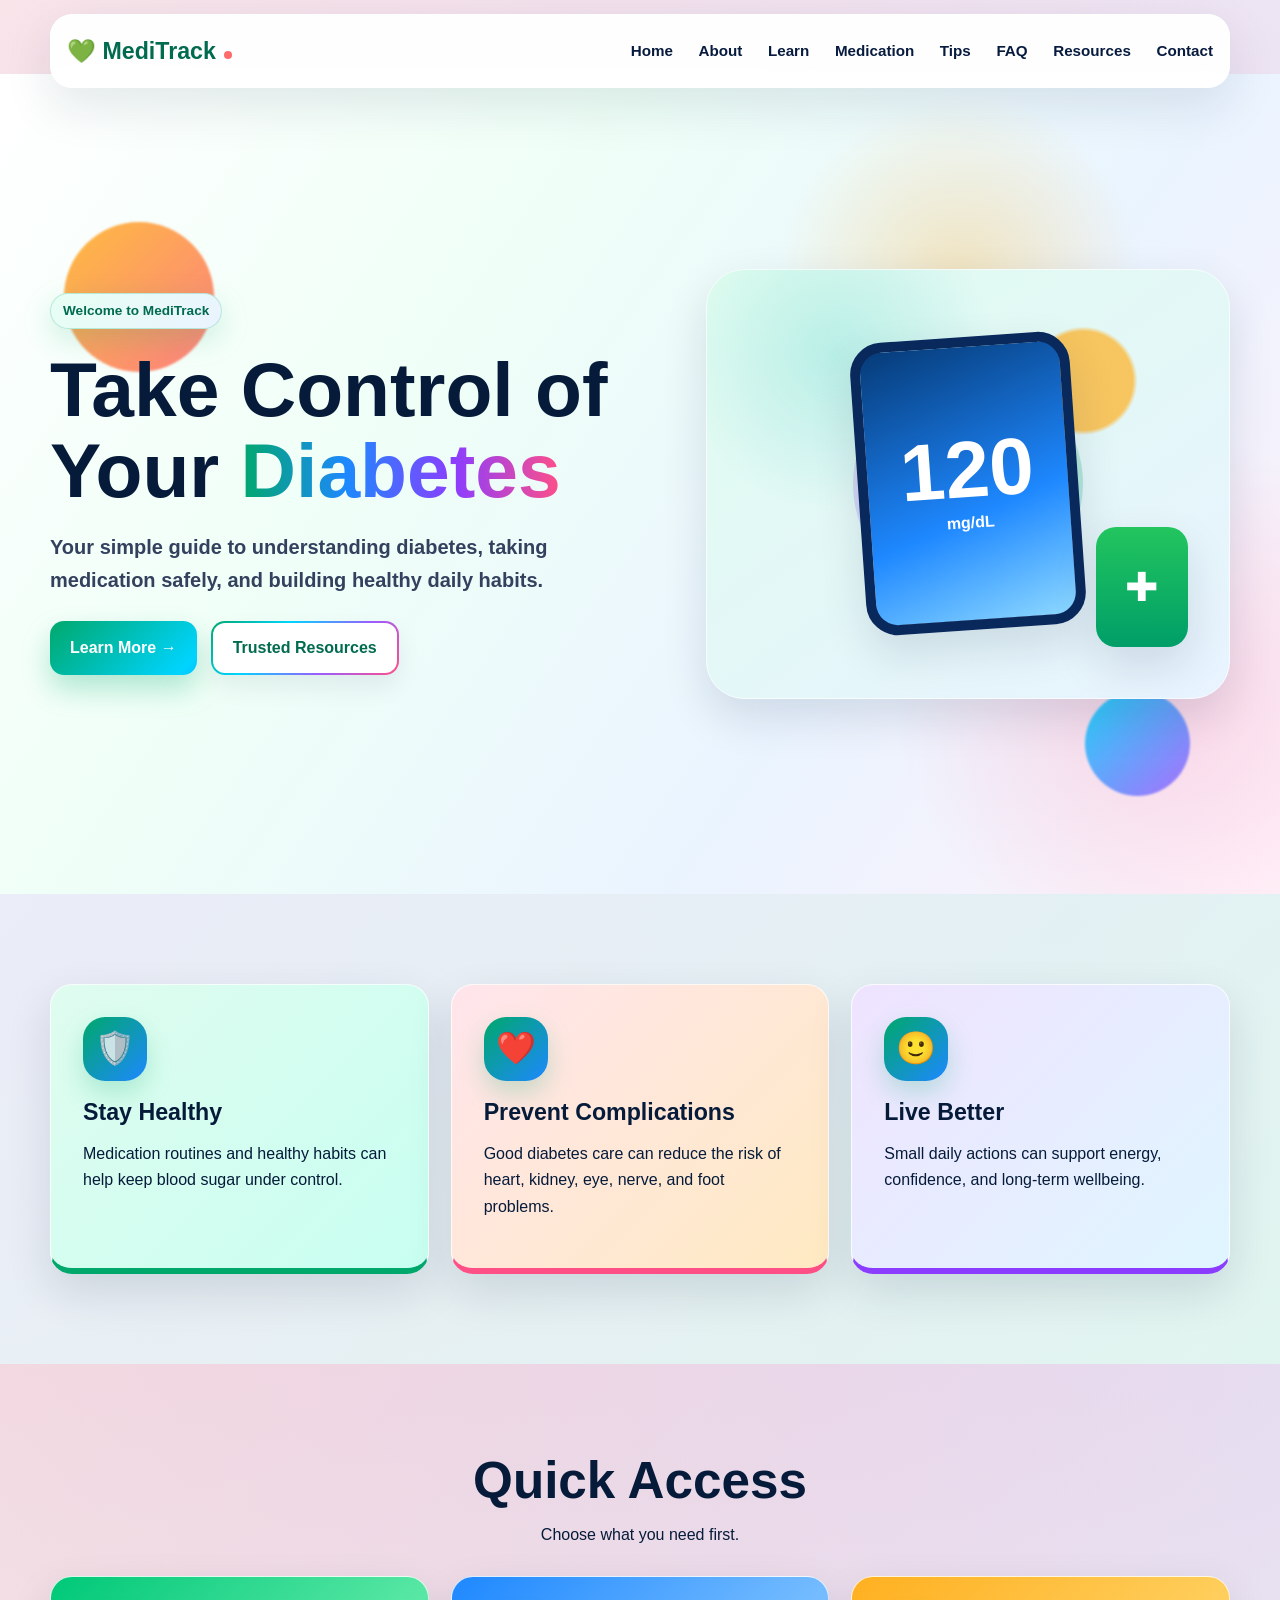
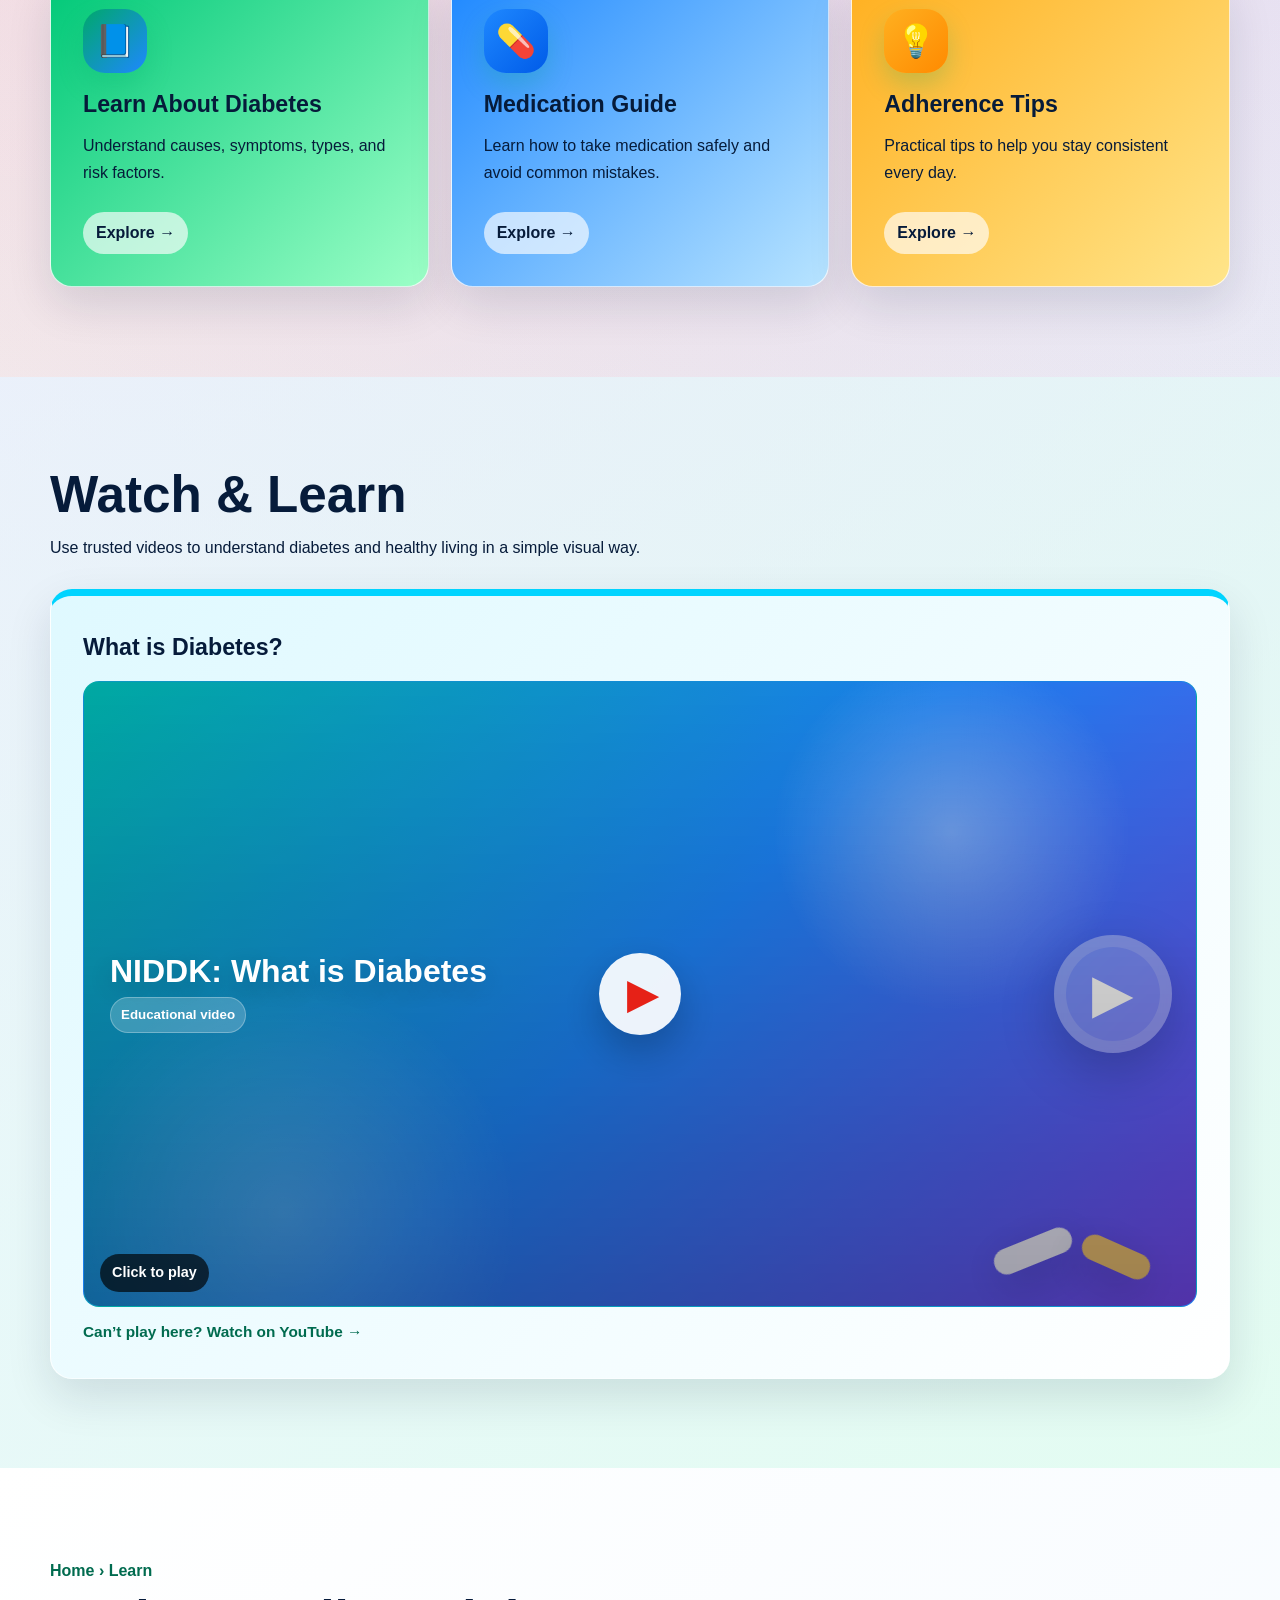
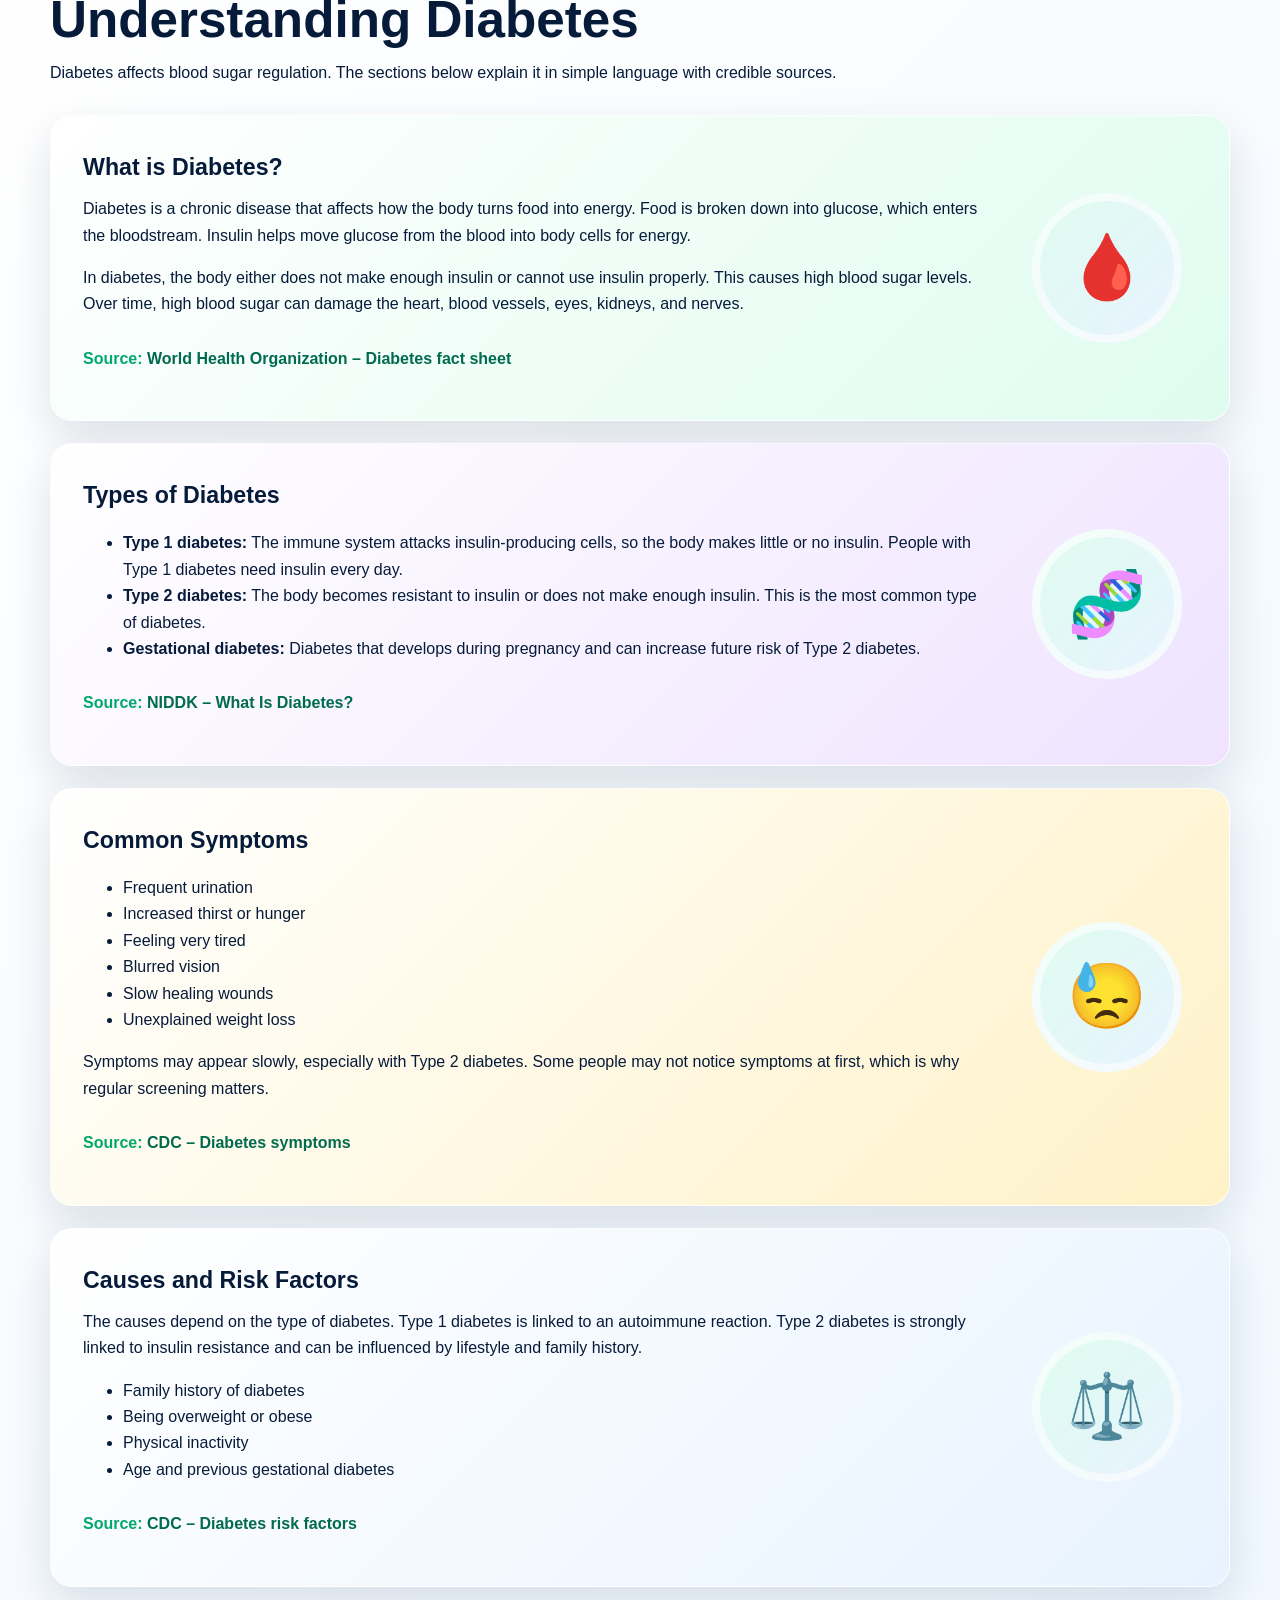
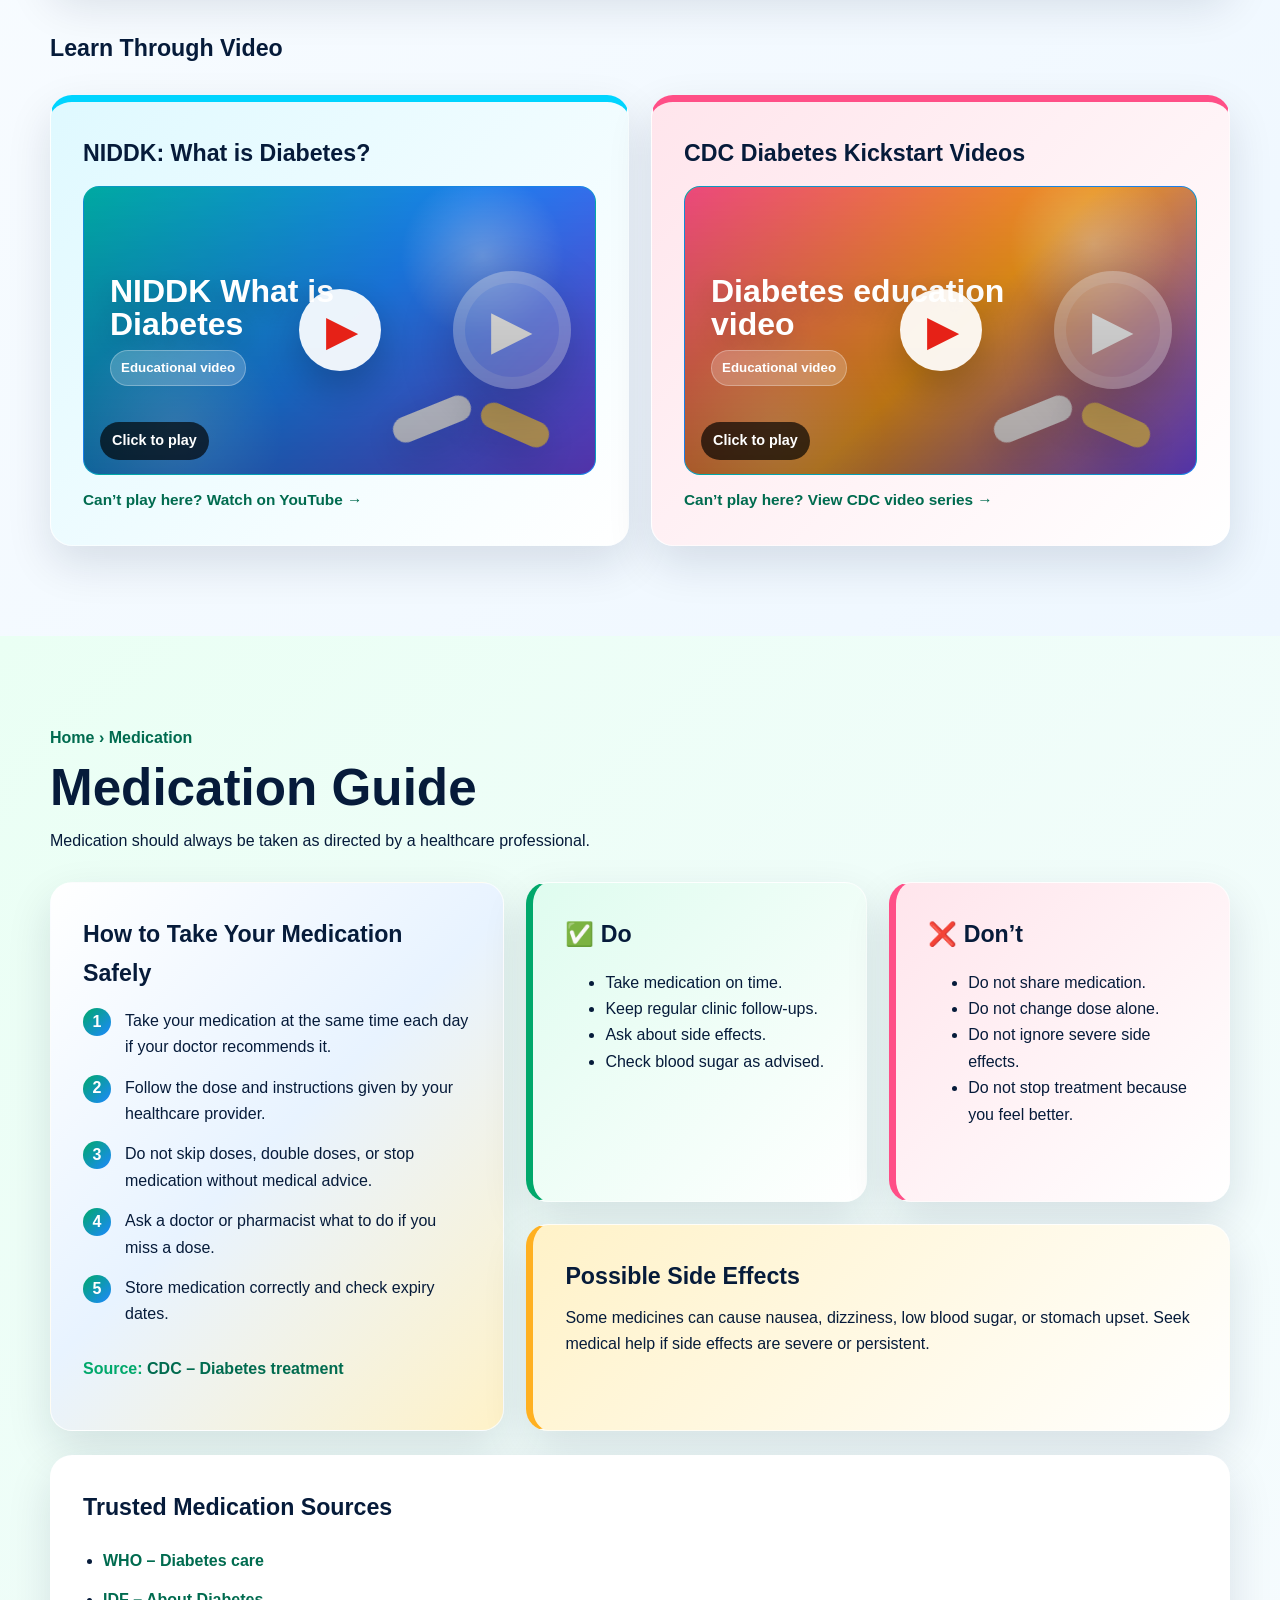
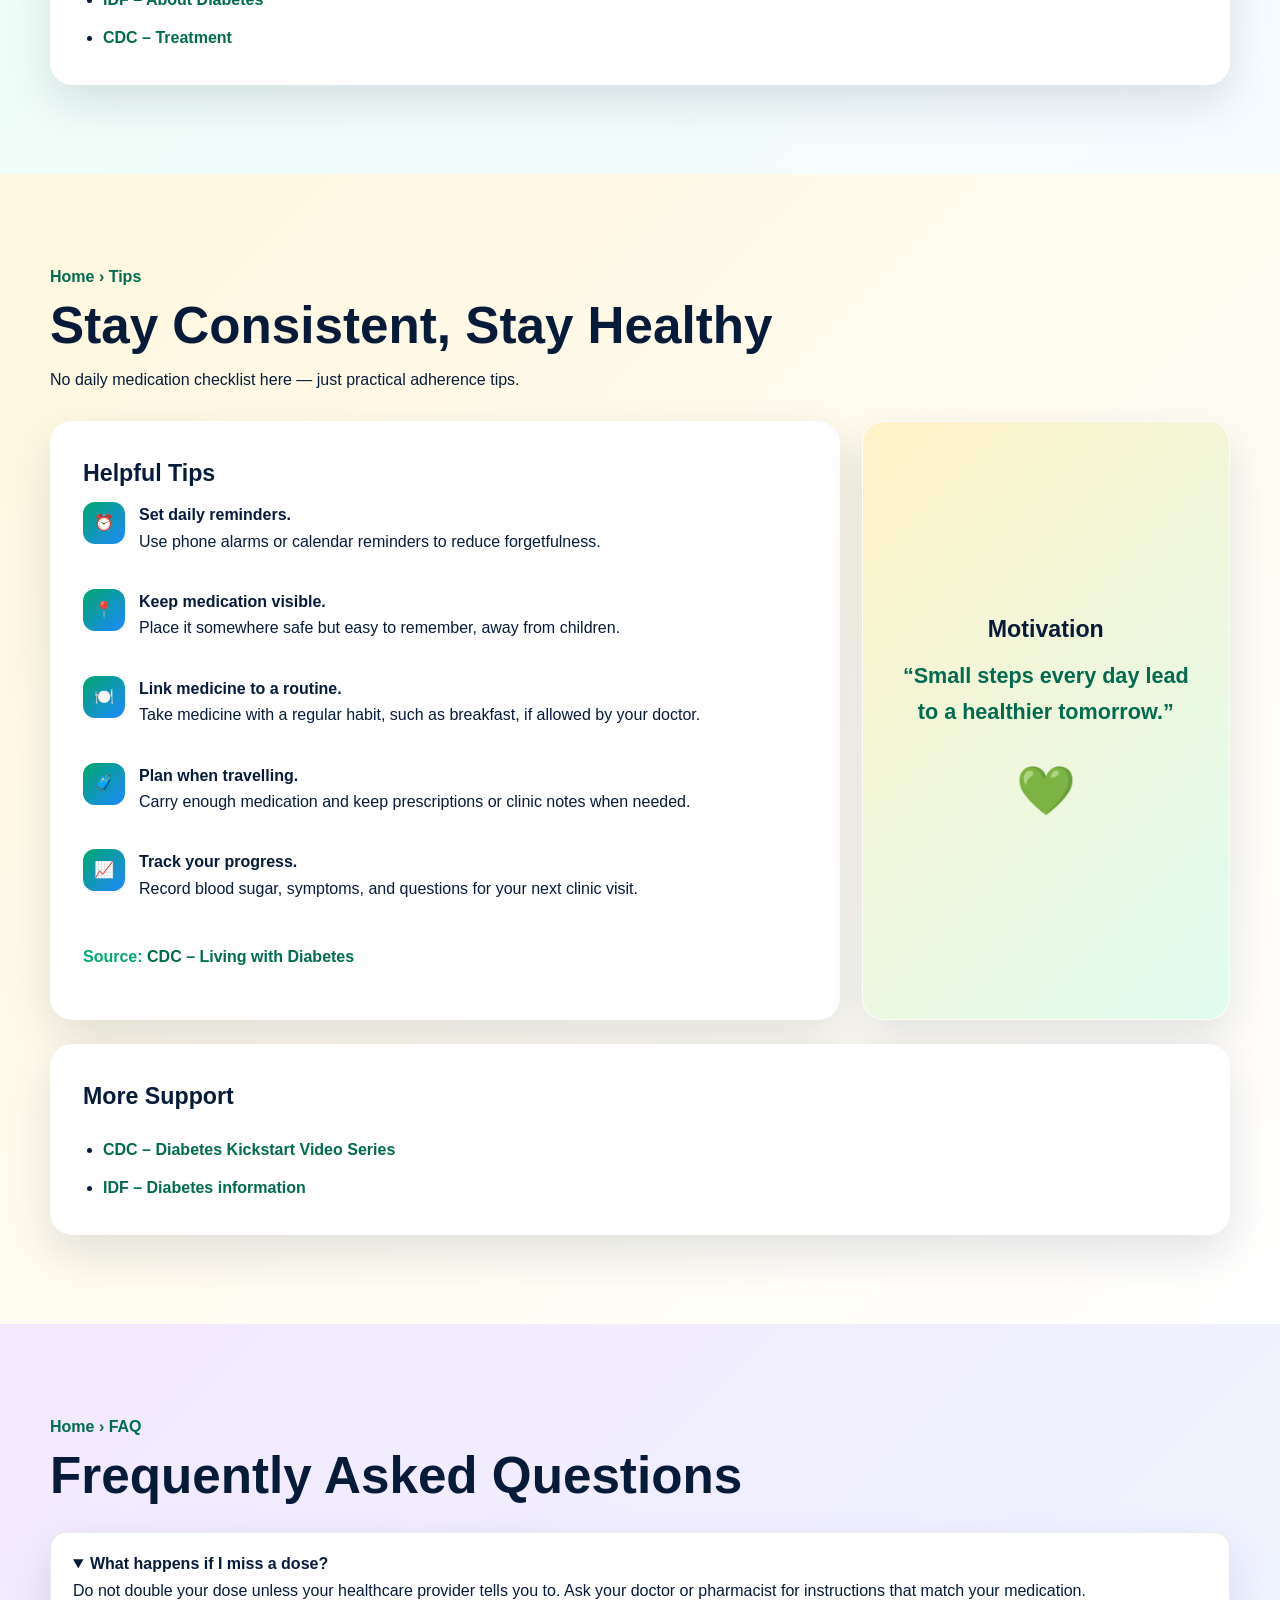
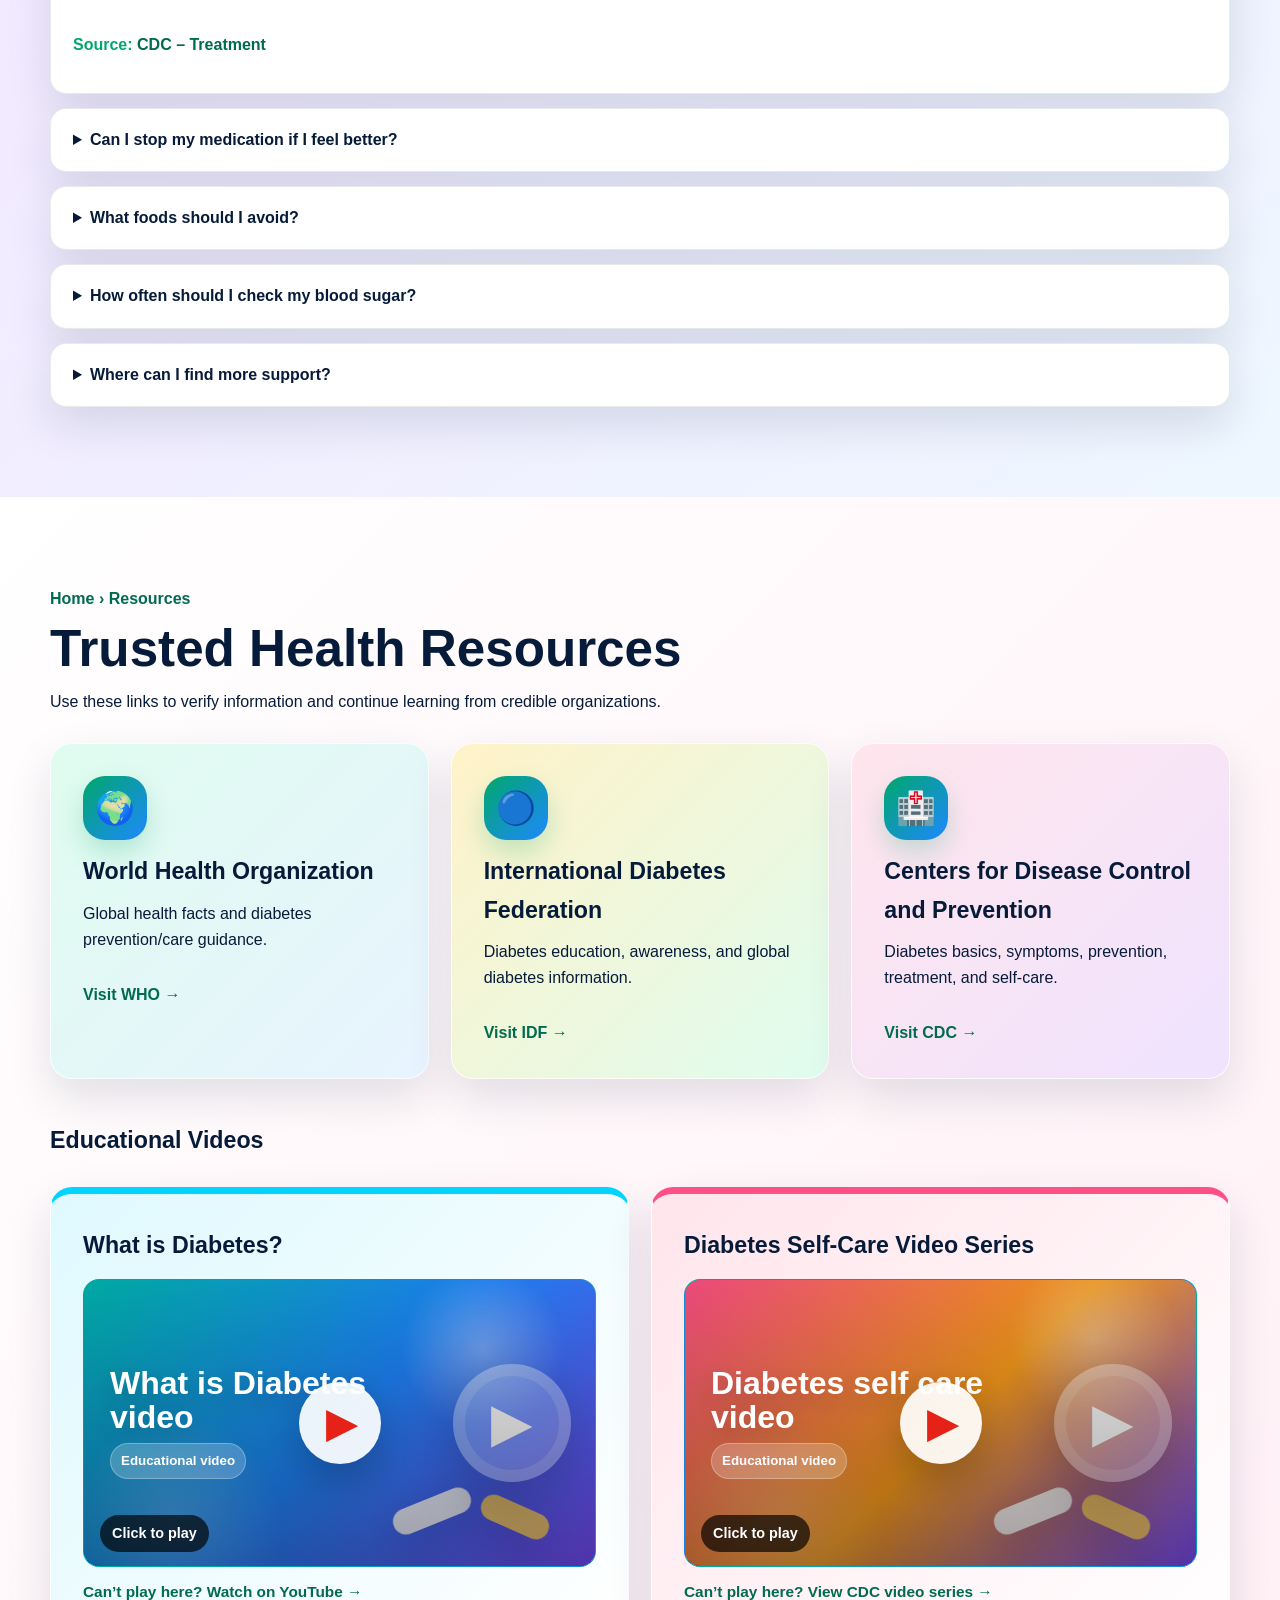
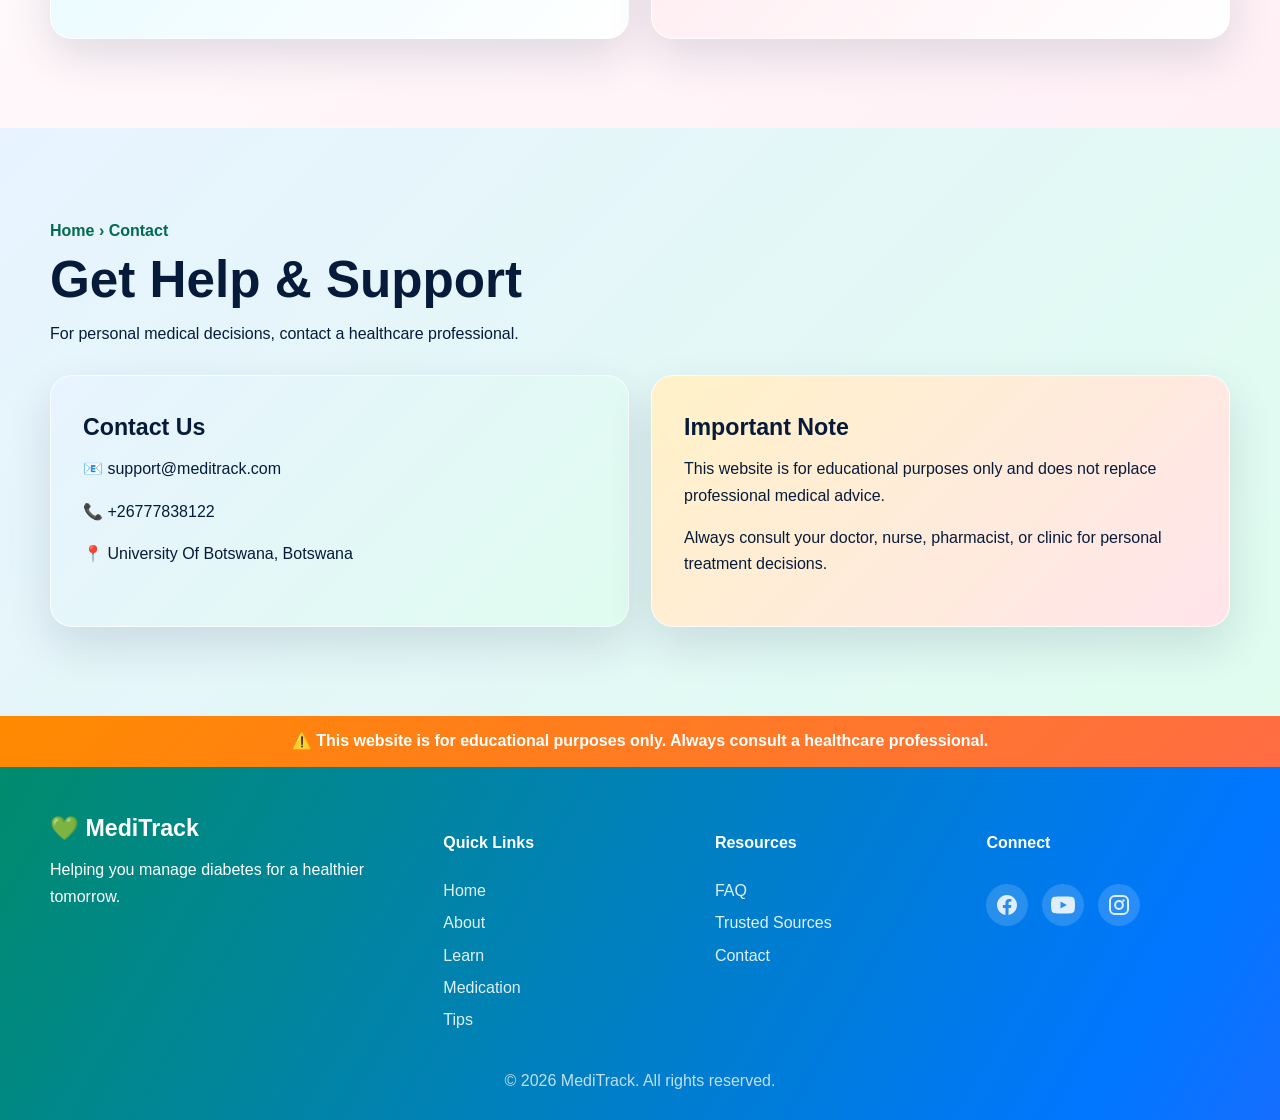
==== index.html @ a0a6e4c6 "Add files via upload" ====
<!doctype html>
<html lang="en">
  <head>
<link rel="icon" href="/favicon.ico">
    <meta charset="UTF-8" />
    <meta name="viewport" content="width=device-width, initial-scale=1.0" />
    <meta name="referrer" content="strict-origin-when-cross-origin" />
    <meta
      name="description"
      content="MediTrack is a static educational website that helps diabetes patients learn about diabetes, medication safety, adherence tips, and trusted health resources."
    />
    <meta name="robots" content="index, follow" />
    <title>MediTrack | Diabetes Medication Adherence</title>
    <link rel="stylesheet" href="style.css" />
  </head>
  <body>
    <header class="site-header">
      <nav class="navbar container" aria-label="Main navigation">
        <a href="index.html" class="logo" aria-label="MediTrack Home"
          >💚 MediTrack</a
        >
        <button
          class="menu-toggle"
          aria-label="Open navigation menu"
          aria-expanded="false"
        >
          ☰
        </button>
        <ul class="nav-links">
          <li><a href="index.html">Home</a></li>
          <li><a href="about.html">About</a></li>
          <li><a href="learn.html">Learn</a></li>
          <li><a href="medication.html">Medication</a></li>
          <li><a href="tips.html">Tips</a></li>
          <li><a href="faq.html">FAQ</a></li>
          <li><a href="resources.html">Resources</a></li>
          <li><a href="contact.html">Contact</a></li>
        </ul>
      </nav>
    </header>

    <main>
      <section id="home" class="hero section-padding">
        <div class="container hero-grid">
          <div class="hero-content">
            <span class="badge">Welcome to MediTrack</span>
            <h1>
              Take Control of Your <span style="color: #00a86b">Diabetes</span>
            </h1>
            <p>
              Your simple guide to understanding diabetes, taking medication
              safely, and building healthy daily habits.
            </p>
            <div class="button-row">
              <a class="btn primary" href="#learn">Learn More →</a>
              <a class="btn secondary" href="#resources">Trusted Resources</a>
            </div>
          </div>
          <div
            class="hero-illustration"
            aria-label="Diabetes meter illustration"
          >
            <div class="meter-card">
              <span class="meter-value">120</span>
              <span class="meter-unit">mg/dL</span>
            </div>
            <div class="pill-bottle">✚</div>
          </div>
        </div>
      </section>

      <section class="section-padding soft-bg">
        <div class="container">
          <div class="stats-grid">
            <article class="mini-card">
              <span class="icon">🛡️</span>
              <h3>Stay Healthy</h3>
              <p>
                Medication routines and healthy habits can help keep blood sugar
                under control.
              </p>
            </article>
            <article class="mini-card">
              <span class="icon">❤️</span>
              <h3>Prevent Complications</h3>
              <p>
                Good diabetes care can reduce the risk of heart, kidney, eye,
                nerve, and foot problems.
              </p>
            </article>
            <article class="mini-card">
              <span class="icon">🙂</span>
              <h3>Live Better</h3>
              <p>
                Small daily actions can support energy, confidence, and
                long-term wellbeing.
              </p>
            </article>
          </div>
        </div>
      </section>

      <section class="section-padding">
        <div class="container">
          <div class="section-title center">
            <h2>Quick Access</h2>
            <p>Choose what you need first.</p>
          </div>
          <div class="card-grid three">
            <a class="feature-card green" href="#learn"
              ><span>📘</span>
              <h3>Learn About Diabetes</h3>
              <p>Understand causes, symptoms, types, and risk factors.</p>
              <strong>Explore →</strong></a
            >
            <a class="feature-card blue" href="#medication"
              ><span>💊</span>
              <h3>Medication Guide</h3>
              <p>
                Learn how to take medication safely and avoid common mistakes.
              </p>
              <strong>Explore →</strong></a
            >
            <a class="feature-card yellow" href="#tips"
              ><span>💡</span>
              <h3>Adherence Tips</h3>
              <p>Practical tips to help you stay consistent every day.</p>
              <strong>Explore →</strong></a
            >
          </div>
        </div>
      </section>

      <section class="section-padding soft-bg">
        <div class="container video-highlight">
          <div class="section-title">
            <h2>Watch & Learn</h2>
            <p>
              Use trusted videos to understand diabetes and healthy living in a
              simple visual way.
            </p>
          </div>
          <div class="video-grid">
            <article class="video-card">
              <h3>What is Diabetes?</h3>
              <div
                class="video-frame video-placeholder"
                role="button"
                tabindex="0"
                data-video-id="2TWelC6SHr8"
                data-video-title="NIDDK: What is Diabetes"
                aria-label="Play video: NIDDK: What is Diabetes"
              >
                <div class="local-video-thumb" aria-hidden="true">
                  <span class="thumb-pill thumb-one"></span
                  ><span class="thumb-pill thumb-two"></span
                  ><span class="thumb-circle">▶</span
                  ><strong>NIDDK: What is Diabetes</strong
                  ><small>Educational video</small>
                </div>
                <span class="play-btn" aria-hidden="true">▶</span>
                <span class="video-hint">Click to play</span>
              </div>
              <a
                class="watch-link"
                href="https://www.youtube.com/watch?v=2TWelC6SHr8"
                target="_blank"
                rel="noopener"
                >Can’t play here? Watch on YouTube →</a
              >
            </article>
          </div>
        </div>
      </section>

      <section id="learn" class="section-padding">
        <div class="container">
          <div class="section-title">
            <span class="breadcrumb">Home › Learn</span>
            <h2>Understanding Diabetes</h2>
            <p>
              Diabetes affects blood sugar regulation. The sections below
              explain it in simple language with credible sources.
            </p>
          </div>

          <div class="info-stack">
            <article class="info-card">
              <div>
                <h3>What is Diabetes?</h3>
                <p>
                  Diabetes is a chronic disease that affects how the body turns
                  food into energy. Food is broken down into glucose, which
                  enters the bloodstream. Insulin helps move glucose from the
                  blood into body cells for energy.
                </p>
                <p>
                  In diabetes, the body either does not make enough insulin or
                  cannot use insulin properly. This causes high blood sugar
                  levels. Over time, high blood sugar can damage the heart,
                  blood vessels, eyes, kidneys, and nerves.
                </p>
                <p class="source">
                  Source:
                  <a
                    href="https://www.who.int/news-room/fact-sheets/detail/diabetes"
                    target="_blank"
                    rel="noopener"
                    >World Health Organization – Diabetes fact sheet</a
                  >
                </p>
              </div>
              <div class="round-icon">🩸</div>
            </article>

            <article class="info-card">
              <div>
                <h3>Types of Diabetes</h3>
                <ul>
                  <li>
                    <strong>Type 1 diabetes:</strong> The immune system attacks
                    insulin-producing cells, so the body makes little or no
                    insulin. People with Type 1 diabetes need insulin every day.
                  </li>
                  <li>
                    <strong>Type 2 diabetes:</strong> The body becomes resistant
                    to insulin or does not make enough insulin. This is the most
                    common type of diabetes.
                  </li>
                  <li>
                    <strong>Gestational diabetes:</strong> Diabetes that
                    develops during pregnancy and can increase future risk of
                    Type 2 diabetes.
                  </li>
                </ul>
                <p class="source">
                  Source:
                  <a
                    href="https://www.niddk.nih.gov/health-information/diabetes/overview/what-is-diabetes"
                    target="_blank"
                    rel="noopener"
                    >NIDDK – What Is Diabetes?</a
                  >
                </p>
              </div>
              <div class="round-icon">🧬</div>
            </article>

            <article class="info-card">
              <div>
                <h3>Common Symptoms</h3>
                <ul>
                  <li>Frequent urination</li>
                  <li>Increased thirst or hunger</li>
                  <li>Feeling very tired</li>
                  <li>Blurred vision</li>
                  <li>Slow healing wounds</li>
                  <li>Unexplained weight loss</li>
                </ul>
                <p>
                  Symptoms may appear slowly, especially with Type 2 diabetes.
                  Some people may not notice symptoms at first, which is why
                  regular screening matters.
                </p>
                <p class="source">
                  Source:
                  <a
                    href="https://www.cdc.gov/diabetes/signs-symptoms/index.html"
                    target="_blank"
                    rel="noopener"
                    >CDC – Diabetes symptoms</a
                  >
                </p>
              </div>
              <div class="round-icon">😓</div>
            </article>

            <article class="info-card">
              <div>
                <h3>Causes and Risk Factors</h3>
                <p>
                  The causes depend on the type of diabetes. Type 1 diabetes is
                  linked to an autoimmune reaction. Type 2 diabetes is strongly
                  linked to insulin resistance and can be influenced by
                  lifestyle and family history.
                </p>
                <ul>
                  <li>Family history of diabetes</li>
                  <li>Being overweight or obese</li>
                  <li>Physical inactivity</li>
                  <li>Age and previous gestational diabetes</li>
                </ul>
                <p class="source">
                  Source:
                  <a
                    href="https://www.cdc.gov/diabetes/risk-factors/index.html"
                    target="_blank"
                    rel="noopener"
                    >CDC – Diabetes risk factors</a
                  >
                </p>
              </div>
              <div class="round-icon">⚖️</div>
            </article>
          </div>

          <div class="section-title compact">
            <h3>Learn Through Video</h3>
          </div>
          <div class="video-grid two">
            <article class="video-card">
              <h3>NIDDK: What is Diabetes?</h3>
              <div
                class="video-frame video-placeholder"
                role="button"
                tabindex="0"
                data-video-id="2TWelC6SHr8"
                data-video-title="NIDDK What is Diabetes"
                aria-label="Play video: NIDDK What is Diabetes"
              >
                <div class="local-video-thumb" aria-hidden="true">
                  <span class="thumb-pill thumb-one"></span
                  ><span class="thumb-pill thumb-two"></span
                  ><span class="thumb-circle">▶</span
                  ><strong>NIDDK What is Diabetes</strong
                  ><small>Educational video</small>
                </div>
                <span class="play-btn" aria-hidden="true">▶</span>
                <span class="video-hint">Click to play</span>
              </div>
              <a
                class="watch-link"
                href="https://www.youtube.com/watch?v=2TWelC6SHr8"
                target="_blank"
                rel="noopener"
                >Can’t play here? Watch on YouTube →</a
              >
            </article>
            <article class="video-card">
              <h3>CDC Diabetes Kickstart Videos</h3>
              <div
                class="video-frame video-placeholder"
                role="button"
                tabindex="0"
                data-video-id="2TWelC6SHr8"
                data-video-title="Diabetes education video"
                aria-label="Play video: Diabetes education video"
              >
                <div class="local-video-thumb" aria-hidden="true">
                  <span class="thumb-pill thumb-one"></span
                  ><span class="thumb-pill thumb-two"></span
                  ><span class="thumb-circle">▶</span
                  ><strong>Diabetes education video</strong
                  ><small>Educational video</small>
                </div>
                <span class="play-btn" aria-hidden="true">▶</span>
                <span class="video-hint">Click to play</span>
              </div>
              <a
                class="watch-link"
                href="https://www.cdc.gov/diabetes/diabetes-tv/diabetes-kickstart.html"
                target="_blank"
                rel="noopener"
                >Can’t play here? View CDC video series →</a
              >
            </article>
          </div>
        </div>
      </section>

      <section id="medication" class="section-padding soft-bg">
        <div class="container">
          <div class="section-title">
            <span class="breadcrumb">Home › Medication</span>
            <h2>Medication Guide</h2>
            <p>
              Medication should always be taken as directed by a healthcare
              professional.
            </p>
          </div>
          <div class="med-grid">
            <article class="panel large-panel">
              <h3>How to Take Your Medication Safely</h3>
              <ol class="number-list">
                <li>
                  Take your medication at the same time each day if your doctor
                  recommends it.
                </li>
                <li>
                  Follow the dose and instructions given by your healthcare
                  provider.
                </li>
                <li>
                  Do not skip doses, double doses, or stop medication without
                  medical advice.
                </li>
                <li>
                  Ask a doctor or pharmacist what to do if you miss a dose.
                </li>
                <li>Store medication correctly and check expiry dates.</li>
              </ol>
              <p class="source">
                Source:
                <a
                  href="https://www.cdc.gov/diabetes/treatment/index.html"
                  target="_blank"
                  rel="noopener"
                  >CDC – Diabetes treatment</a
                >
              </p>
            </article>
            <article class="panel dos">
              <h3>✅ Do</h3>
              <ul>
                <li>Take medication on time.</li>
                <li>Keep regular clinic follow-ups.</li>
                <li>Ask about side effects.</li>
                <li>Check blood sugar as advised.</li>
              </ul>
            </article>
            <article class="panel donts">
              <h3>❌ Don’t</h3>
              <ul>
                <li>Do not share medication.</li>
                <li>Do not change dose alone.</li>
                <li>Do not ignore severe side effects.</li>
                <li>Do not stop treatment because you feel better.</li>
              </ul>
            </article>
            <article class="panel warning">
              <h3>Possible Side Effects</h3>
              <p>
                Some medicines can cause nausea, dizziness, low blood sugar, or
                stomach upset. Seek medical help if side effects are severe or
                persistent.
              </p>
            </article>
          </div>
          <div class="video-grid two top-gap">
            <article class="resources-card">
              <h3>Trusted Medication Sources</h3>
              <ul class="link-list">
                <li>
                  <a
                    href="https://www.who.int/news-room/fact-sheets/detail/diabetes"
                    target="_blank"
                    rel="noopener"
                    >WHO – Diabetes care</a
                  >
                </li>
                <li>
                  <a
                    href="https://idf.org/about-diabetes/"
                    target="_blank"
                    rel="noopener"
                    >IDF – About Diabetes</a
                  >
                </li>
                <li>
                  <a
                    href="https://www.cdc.gov/diabetes/treatment/index.html"
                    target="_blank"
                    rel="noopener"
                    >CDC – Treatment</a
                  >
                </li>
              </ul>
            </article>
          </div>
        </div>
      </section>

      <section id="tips" class="section-padding">
        <div class="container">
          <div class="section-title">
            <span class="breadcrumb">Home › Tips</span>
            <h2>Stay Consistent, Stay Healthy</h2>
            <p>
              No daily medication checklist here — just practical adherence
              tips.
            </p>
          </div>
          <div class="tips-layout">
            <article class="panel helpful-tips">
              <h3>Helpful Tips</h3>
              <ul class="tip-list">
                <li>
                  <span>⏰</span>
                  <div>
                    <strong>Set daily reminders.</strong>
                    <p>
                      Use phone alarms or calendar reminders to reduce
                      forgetfulness.
                    </p>
                  </div>
                </li>
                <li>
                  <span>📍</span>
                  <div>
                    <strong>Keep medication visible.</strong>
                    <p>
                      Place it somewhere safe but easy to remember, away from
                      children.
                    </p>
                  </div>
                </li>
                <li>
                  <span>🍽️</span>
                  <div>
                    <strong>Link medicine to a routine.</strong>
                    <p>
                      Take medicine with a regular habit, such as breakfast, if
                      allowed by your doctor.
                    </p>
                  </div>
                </li>
                <li>
                  <span>🧳</span>
                  <div>
                    <strong>Plan when travelling.</strong>
                    <p>
                      Carry enough medication and keep prescriptions or clinic
                      notes when needed.
                    </p>
                  </div>
                </li>
                <li>
                  <span>📈</span>
                  <div>
                    <strong>Track your progress.</strong>
                    <p>
                      Record blood sugar, symptoms, and questions for your next
                      clinic visit.
                    </p>
                  </div>
                </li>
              </ul>
              <p class="source">
                Source:
                <a
                  href="https://www.cdc.gov/diabetes/living-with/index.html"
                  target="_blank"
                  rel="noopener"
                  >CDC – Living with Diabetes</a
                >
              </p>
            </article>
            <aside class="motivation-card">
              <h3>Motivation</h3>
              <p>“Small steps every day lead to a healthier tomorrow.”</p>
              <span>💚</span>
            </aside>
          </div>
          <div class="video-grid two top-gap">
            <article class="resources-card">
              <h3>More Support</h3>
              <ul class="link-list">
                <li>
                  <a
                    href="https://www.cdc.gov/diabetes/diabetes-tv/diabetes-kickstart.html"
                    target="_blank"
                    rel="noopener"
                    >CDC – Diabetes Kickstart Video Series</a
                  >
                </li>
                <li>
                  <a
                    href="https://idf.org/about-diabetes/"
                    target="_blank"
                    rel="noopener"
                    >IDF – Diabetes information</a
                  >
                </li>
              </ul>
            </article>
          </div>
        </div>
      </section>

      <section id="faq" class="section-padding soft-bg">
        <div class="container">
          <div class="section-title">
            <span class="breadcrumb">Home › FAQ</span>
            <h2>Frequently Asked Questions</h2>
          </div>
          <div class="faq-list">
            <details open>
              <summary>What happens if I miss a dose?</summary>
              <p>
                Do not double your dose unless your healthcare provider tells
                you to. Ask your doctor or pharmacist for instructions that
                match your medication.
              </p>
              <p class="source">
                Source:
                <a
                  href="https://www.cdc.gov/diabetes/treatment/index.html"
                  target="_blank"
                  rel="noopener"
                  >CDC – Treatment</a
                >
              </p>
            </details>
            <details>
              <summary>Can I stop my medication if I feel better?</summary>
              <p>
                No. Feeling better does not always mean diabetes is gone.
                Stopping medication without advice can cause blood sugar to rise
                again.
              </p>
            </details>
            <details>
              <summary>What foods should I avoid?</summary>
              <p>
                Focus on a balanced eating plan. Limit sugary drinks, highly
                processed foods, and excessive refined carbohydrates. A
                dietitian or healthcare worker can help personalize your plan.
              </p>
              <p class="source">
                Source:
                <a
                  href="https://www.cdc.gov/diabetes/healthy-eating/index.html"
                  target="_blank"
                  rel="noopener"
                  >CDC – Healthy Eating</a
                >
              </p>
            </details>
            <details>
              <summary>How often should I check my blood sugar?</summary>
              <p>
                This depends on your treatment plan. People using insulin may
                need to check more often. Follow instructions from your clinic.
              </p>
            </details>
            <details>
              <summary>Where can I find more support?</summary>
              <p>
                Use trusted organizations such as WHO, CDC, IDF, and your local
                health clinic.
              </p>
            </details>
          </div>
        </div>
      </section>

      <section id="resources" class="section-padding">
        <div class="container">
          <div class="section-title">
            <span class="breadcrumb">Home › Resources</span>
            <h2>Trusted Health Resources</h2>
            <p>
              Use these links to verify information and continue learning from
              credible organizations.
            </p>
          </div>
          <div class="card-grid three">
            <article class="source-card">
              <span>🌍</span>
              <h3>World Health Organization</h3>
              <p>Global health facts and diabetes prevention/care guidance.</p>
              <a
                href="https://www.who.int/news-room/fact-sheets/detail/diabetes"
                target="_blank"
                rel="noopener"
                >Visit WHO →</a
              >
            </article>
            <article class="source-card">
              <span>🔵</span>
              <h3>International Diabetes Federation</h3>
              <p>
                Diabetes education, awareness, and global diabetes information.
              </p>
              <a
                href="https://idf.org/about-diabetes/"
                target="_blank"
                rel="noopener"
                >Visit IDF →</a
              >
            </article>
            <article class="source-card">
              <span>🏥</span>
              <h3>Centers for Disease Control and Prevention</h3>
              <p>
                Diabetes basics, symptoms, prevention, treatment, and self-care.
              </p>
              <a
                href="https://www.cdc.gov/diabetes/"
                target="_blank"
                rel="noopener"
                >Visit CDC →</a
              >
            </article>
          </div>
          <div class="section-title compact"><h3>Educational Videos</h3></div>
          <div class="video-grid two">
            <article class="video-card">
              <h3>What is Diabetes?</h3>
              <div
                class="video-frame video-placeholder"
                role="button"
                tabindex="0"
                data-video-id="2TWelC6SHr8"
                data-video-title="NIDDK: What is Diabetes"
                aria-label="Play video: NIDDK: What is Diabetes"
              >
                <div class="local-video-thumb" aria-hidden="true">
                  <span class="thumb-pill thumb-one"></span
                  ><span class="thumb-pill thumb-two"></span
                  ><span class="thumb-circle">▶</span
                  ><strong>What is Diabetes video</strong
                  ><small>Educational video</small>
                </div>
                <span class="play-btn" aria-hidden="true">▶</span>
                <span class="video-hint">Click to play</span>
              </div>
              <a
                class="watch-link"
                href="https://www.youtube.com/watch?v=2TWelC6SHr8"
                target="_blank"
                rel="noopener"
                >Can’t play here? Watch on YouTube →</a
              >
            </article>
            <article class="video-card">
              <h3>Diabetes Self-Care Video Series</h3>
              <div
                class="video-frame video-placeholder"
                role="button"
                tabindex="0"
                data-video-id="2TWelC6SHr8"
                data-video-title="Diabetes self care video"
                aria-label="Play video: Diabetes self care video"
              >
                <div class="local-video-thumb" aria-hidden="true">
                  <span class="thumb-pill thumb-one"></span
                  ><span class="thumb-pill thumb-two"></span
                  ><span class="thumb-circle">▶</span
                  ><strong>Diabetes self care video</strong
                  ><small>Educational video</small>
                </div>
                <span class="play-btn" aria-hidden="true">▶</span>
                <span class="video-hint">Click to play</span>
              </div>
              <a
                class="watch-link"
                href="https://www.cdc.gov/diabetes/diabetes-tv/diabetes-kickstart.html"
                target="_blank"
                rel="noopener"
                >Can’t play here? View CDC video series →</a
              >
            </article>
          </div>
        </div>
      </section>

      <section id="contact" class="section-padding soft-bg">
        <div class="container">
          <div class="section-title">
            <span class="breadcrumb">Home › Contact</span>
            <h2>Get Help & Support</h2>
            <p>
              For personal medical decisions, contact a healthcare professional.
            </p>
          </div>
          <div class="contact-grid">
            <article class="panel">
              <h3>Contact Us</h3>
              <p>📧 support@meditrack.com</p>
              <p>📞 +26777838122</p>
              <p>📍 University Of Botswana, Botswana</p>
            </article>
            <article class="panel">
              <h3>Important Note</h3>
              <p>
                This website is for educational purposes only and does not
                replace professional medical advice.
              </p>
              <p>
                Always consult your doctor, nurse, pharmacist, or clinic for
                personal treatment decisions.
              </p>
            </article>
          </div>
        </div>
      </section>
    </main>

    <footer class="site-footer">
      <div class="disclaimer">
        ⚠️ This website is for educational purposes only. Always consult a
        healthcare professional.
      </div>
      <div class="container footer-grid">
        <div>
          <h3>💚 MediTrack</h3>
          <p>Helping you manage diabetes for a healthier tomorrow.</p>
        </div>
        <div>
          <h4>Quick Links</h4>
          <a href="index.html">Home</a><a href="about.html">About</a
          ><a href="learn.html">Learn</a><a href="medication.html">Medication</a
          ><a href="tips.html">Tips</a>
        </div>
        <div>
          <h4>Resources</h4>
          <a href="faq.html">FAQ</a><a href="resources.html">Trusted Sources</a
          ><a href="contact.html">Contact</a>
        </div>
        <div>
          <h4>Connect</h4>
          <div class="social-icons" aria-label="Social media links">
            <a
              href="https://www.facebook.com/"
              target="_blank"
              rel="noopener"
              aria-label="Facebook"
              ><svg viewBox="0 0 24 24" aria-hidden="true">
                <path
                  d="M22 12.06C22 6.5 17.52 2 12 2S2 6.5 2 12.06c0 5.02 3.66 9.19 8.44 9.94v-7.03H7.9v-2.91h2.54V9.84c0-2.52 1.49-3.91 3.77-3.91 1.09 0 2.23.2 2.23.2v2.47h-1.26c-1.24 0-1.63.78-1.63 1.57v1.89h2.78l-.44 2.91h-2.34V22C18.34 21.25 22 17.08 22 12.06z"
                /></svg
            ></a>
            <a
              href="https://www.youtube.com/"
              target="_blank"
              rel="noopener"
              aria-label="YouTube"
              ><svg viewBox="0 0 24 24" aria-hidden="true">
                <path
                  d="M23.5 6.2a3 3 0 0 0-2.1-2.13C19.53 3.56 12 3.56 12 3.56s-7.53 0-9.4.51A3 3 0 0 0 .5 6.2 31.2 31.2 0 0 0 0 12a31.2 31.2 0 0 0 .5 5.8 3 3 0 0 0 2.1 2.13c1.87.51 9.4.51 9.4.51s7.53 0 9.4-.51a3 3 0 0 0 2.1-2.13A31.2 31.2 0 0 0 24 12a31.2 31.2 0 0 0-.5-5.8zM9.55 15.57V8.43L15.82 12l-6.27 3.57z"
                /></svg
            ></a>
            <a
              href="https://www.instagram.com/"
              target="_blank"
              rel="noopener"
              aria-label="Instagram"
              ><svg viewBox="0 0 24 24" aria-hidden="true">
                <path
                  d="M7.8 2h8.4A5.8 5.8 0 0 1 22 7.8v8.4a5.8 5.8 0 0 1-5.8 5.8H7.8A5.8 5.8 0 0 1 2 16.2V7.8A5.8 5.8 0 0 1 7.8 2zm0 2A3.8 3.8 0 0 0 4 7.8v8.4A3.8 3.8 0 0 0 7.8 20h8.4a3.8 3.8 0 0 0 3.8-3.8V7.8A3.8 3.8 0 0 0 16.2 4H7.8zm8.7 2.3a1.2 1.2 0 1 1 0 2.4 1.2 1.2 0 0 1 0-2.4zM12 7.1a4.9 4.9 0 1 1 0 9.8 4.9 4.9 0 0 1 0-9.8zm0 2a2.9 2.9 0 1 0 0 5.8 2.9 2.9 0 0 0 0-5.8z"
                /></svg
            ></a>
          </div>
        </div>
      </div>
      <p class="copyright">© 2026 MediTrack. All rights reserved.</p>
    </footer>
    <script src="script.js"></script>
  </body>
</html>
---- style.css ----
:root {
  --green: #087a4a;
  --green-dark: #075438;
  --green-soft: #eaf7f0;
  --blue-soft: #eaf3ff;
  --yellow-soft: #fff7df;
  --red-soft: #fff0f0;
  --purple-soft: #f4efff;
  --text: #061b3a;
  --muted: #53627a;
  --white: #ffffff;
  --border: #dfe9e5;
  --shadow: 0 10px 30px rgba(6, 27, 58, 0.08);
  --radius: 22px;
}

* {
  box-sizing: border-box;
}
html {
  scroll-behavior: smooth;
}
body {
  margin: 0;
  font-family: Arial, Helvetica, sans-serif;
  color: var(--text);
  background: #f8fbfa;
  line-height: 1.65;
}
a {
  color: inherit;
}
img,
iframe {
  max-width: 100%;
}
.container {
  width: min(1180px, calc(100% - 32px));
  margin: 0 auto;
}
.section-padding {
  padding: clamp(48px, 7vw, 92px) 0;
}
.soft-bg {
  background: linear-gradient(180deg, #f2faf6, #ffffff);
}

.site-header {
  position: sticky;
  top: 0;
  z-index: 20;
  background: rgba(255, 255, 255, 0.96);
  border-bottom: 1px solid var(--border);
  backdrop-filter: blur(12px);
}
.navbar {
  display: flex;
  justify-content: space-between;
  align-items: center;
  min-height: 72px;
  gap: 16px;
}
.logo {
  font-weight: 800;
  font-size: 1.35rem;
  color: var(--green);
  text-decoration: none;
}
.nav-links {
  display: flex;
  gap: clamp(12px, 2vw, 28px);
  list-style: none;
  padding: 0;
  margin: 0;
  align-items: center;
}
.nav-links a {
  text-decoration: none;
  font-weight: 700;
  font-size: 0.95rem;
}
.nav-links a:hover {
  color: var(--green);
}
.menu-toggle {
  display: none;
  border: 0;
  background: var(--green);
  color: white;
  border-radius: 10px;
  padding: 8px 12px;
  font-size: 1.25rem;
}

.hero {
  background:
    radial-gradient(circle at 80% 15%, #dff5e9 0 18%, transparent 19%), #fff;
}
.hero-grid {
  display: grid;
  grid-template-columns: 1.05fr 0.95fr;
  gap: clamp(32px, 6vw, 80px);
  align-items: center;
}
.badge {
  display: inline-block;
  background: var(--blue-soft);
  color: #12619b;
  border-radius: 999px;
  padding: 6px 12px;
  font-weight: 700;
  font-size: 0.85rem;
}
h1 {
  font-size: clamp(2.45rem, 6vw, 5rem);
  line-height: 1.05;
  margin: 20px 0;
}
h2 {
  font-size: clamp(2rem, 4vw, 3.5rem);
  line-height: 1.1;
  margin: 0 0 12px;
}
h3 {
  margin: 0 0 10px;
  font-size: clamp(1.15rem, 2vw, 1.45rem);
}
p {
  margin-top: 0;
}
.hero-content p {
  font-size: clamp(1rem, 2vw, 1.25rem);
  max-width: 630px;
}
.button-row {
  display: flex;
  gap: 14px;
  flex-wrap: wrap;
  margin-top: 24px;
}
.btn {
  display: inline-flex;
  align-items: center;
  justify-content: center;
  min-height: 48px;
  padding: 12px 20px;
  border-radius: 14px;
  text-decoration: none;
  font-weight: 800;
}
.btn.primary {
  background: var(--green);
  color: white;
}
.btn.secondary {
  border: 2px solid var(--green);
  color: var(--green);
  background: white;
}
.hero-illustration {
  min-height: 360px;
  background: var(--green-soft);
  border-radius: 38% 62% 45% 55%;
  display: grid;
  place-items: center;
  position: relative;
  overflow: hidden;
}
.meter-card {
  width: min(220px, 46vw);
  aspect-ratio: 3/4;
  border-radius: 32px;
  background: linear-gradient(160deg, #1f6fb7, #75bde9);
  border: 10px solid #0a3d65;
  display: grid;
  place-content: center;
  color: white;
  box-shadow: var(--shadow);
}
.meter-value {
  font-size: clamp(3rem, 7vw, 5rem);
  font-weight: 900;
  line-height: 1;
}
.meter-unit {
  text-align: center;
  font-weight: 700;
}
.pill-bottle {
  position: absolute;
  right: 10%;
  bottom: 16%;
  width: 92px;
  height: 120px;
  border-radius: 20px;
  background: white;
  display: grid;
  place-items: center;
  color: var(--green);
  font-size: 2.5rem;
  box-shadow: var(--shadow);
}

.section-title {
  margin-bottom: 28px;
  max-width: 800px;
}
.section-title.center {
  text-align: center;
  margin-inline: auto;
}
.section-title.compact {
  margin-top: 42px;
}
.breadcrumb {
  display: block;
  color: var(--muted);
  font-weight: 700;
  margin-bottom: 8px;
}
.stats-grid,
.card-grid,
.video-grid,
.med-grid,
.contact-grid {
  display: grid;
  gap: 22px;
}
.stats-grid {
  grid-template-columns: repeat(3, 1fr);
}
.card-grid.three {
  grid-template-columns: repeat(3, 1fr);
}
.video-grid.two {
  grid-template-columns: repeat(2, 1fr);
}
.mini-card,
.feature-card,
.info-card,
.panel,
.video-card,
.source-card,
.resources-card,
.motivation-card {
  background: var(--white);
  border: 1px solid var(--border);
  border-radius: var(--radius);
  padding: clamp(20px, 3vw, 32px);
  box-shadow: var(--shadow);
}
.mini-card .icon,
.feature-card span,
.source-card span {
  font-size: 2rem;
  display: inline-block;
  margin-bottom: 12px;
}
.feature-card {
  text-decoration: none;
  transition:
    transform 0.2s ease,
    box-shadow 0.2s ease;
}
.feature-card:hover,
.source-card:hover,
.video-card:hover {
  transform: translateY(-4px);
}
.feature-card.green {
  background: var(--green-soft);
}
.feature-card.blue {
  background: var(--blue-soft);
}
.feature-card.yellow {
  background: var(--yellow-soft);
}

.video-card h3 {
  margin-bottom: 14px;
}
.video-frame {
  width: 100%;
  aspect-ratio: 16 / 9;
  border-radius: 16px;
  overflow: hidden;
  background: #d9eef5;
  border: 1px solid var(--border);
}
.video-frame iframe {
  width: 100%;
  height: 100%;
  border: 0;
  display: block;
}
.watch-link,
.source a,
.source-card a,
.link-list a {
  display: inline-block;
  margin-top: 12px;
  color: var(--green);
  font-weight: 900;
  text-decoration: none;
}
.watch-link:hover,
.source a:hover,
.source-card a:hover,
.link-list a:hover {
  text-decoration: underline;
}

.info-stack {
  display: grid;
  gap: 22px;
}
.info-card {
  display: grid;
  grid-template-columns: 1fr 180px;
  gap: 28px;
  align-items: center;
}
.round-icon {
  width: 150px;
  height: 150px;
  border-radius: 50%;
  background: var(--green-soft);
  display: grid;
  place-items: center;
  font-size: 4rem;
  margin-inline: auto;
}
.source {
  color: var(--green);
  font-weight: 900;
  margin-top: 14px;
}

.med-grid {
  grid-template-columns: 1.2fr 0.9fr 0.9fr;
  align-items: stretch;
}
.large-panel {
  grid-row: span 2;
}
.dos {
  background: var(--green-soft);
}
.donts {
  background: var(--red-soft);
}
.warning {
  grid-column: span 2;
  background: var(--yellow-soft);
}
.number-list {
  counter-reset: item;
  list-style: none;
  padding: 0;
}
.number-list li {
  margin-bottom: 14px;
  padding-left: 42px;
  position: relative;
}
.number-list li::before {
  counter-increment: item;
  content: counter(item);
  position: absolute;
  left: 0;
  top: 0;
  width: 28px;
  height: 28px;
  border-radius: 50%;
  background: var(--green);
  color: white;
  display: grid;
  place-items: center;
  font-weight: 900;
}
.top-gap {
  margin-top: 24px;
}

.tips-layout {
  display: grid;
  grid-template-columns: 1.5fr 0.7fr;
  gap: 22px;
  align-items: stretch;
}
.tip-list {
  list-style: none;
  padding: 0;
  margin: 0;
  display: grid;
  gap: 18px;
}
.tip-list li {
  display: flex;
  gap: 14px;
}
.tip-list span {
  flex: 0 0 42px;
  height: 42px;
  border-radius: 12px;
  background: var(--green-soft);
  display: grid;
  place-items: center;
}
.motivation-card {
  background: var(--green-soft);
  text-align: center;
  display: grid;
  place-content: center;
}
.motivation-card p {
  font-size: 1.35rem;
  font-weight: 900;
  color: var(--green-dark);
}
.motivation-card span {
  font-size: 3rem;
}

.faq-list {
  display: grid;
  gap: 14px;
}
details {
  background: white;
  border: 1px solid var(--border);
  border-radius: 16px;
  padding: 18px 22px;
  box-shadow: var(--shadow);
}
summary {
  cursor: pointer;
  font-weight: 900;
}
.link-list {
  margin: 0;
  padding-left: 20px;
}
.contact-grid {
  grid-template-columns: repeat(2, 1fr);
}

.site-footer {
  background: #0c2f3f;
  color: white;
}
.disclaimer {
  background: var(--green);
  color: white;
  text-align: center;
  padding: 12px;
  font-weight: 800;
}
.footer-grid {
  display: grid;
  grid-template-columns: 1.5fr repeat(3, 1fr);
  gap: 28px;
  padding: 42px 0 28px;
}
.site-footer a {
  display: block;
  color: white;
  text-decoration: none;
  margin: 6px 0;
  opacity: 0.88;
}
.site-footer a:hover {
  opacity: 1;
  text-decoration: underline;
}
.copyright {
  text-align: center;
  opacity: 0.75;
  padding-bottom: 26px;
  margin: 0;
}

@media (min-width: 1500px) {
  .container {
    width: min(1380px, calc(100% - 80px));
  }
  body {
    font-size: 1.08rem;
  }
  .hero-illustration {
    min-height: 460px;
  }
}

@media (max-width: 980px) {
  .menu-toggle {
    display: inline-flex;
  }
  .nav-links {
    position: absolute;
    top: 72px;
    left: 16px;
    right: 16px;
    flex-direction: column;
    align-items: stretch;
    background: white;
    padding: 16px;
    border: 1px solid var(--border);
    border-radius: 18px;
    box-shadow: var(--shadow);
    display: none;
  }
  .nav-links.open {
    display: flex;
  }
  .nav-links a {
    display: block;
    padding: 10px 12px;
  }
  .hero-grid,
  .info-card,
  .tips-layout,
  .contact-grid {
    grid-template-columns: 1fr;
  }
  .stats-grid,
  .card-grid.three,
  .video-grid.two {
    grid-template-columns: repeat(2, 1fr);
  }
  .med-grid {
    grid-template-columns: 1fr 1fr;
  }
  .large-panel,
  .warning {
    grid-column: span 2;
    grid-row: auto;
  }
  .round-icon {
    width: 120px;
    height: 120px;
    font-size: 3rem;
  }
  .hero-illustration {
    order: -1;
    min-height: 300px;
  }
}

@media (max-width: 640px) {
  .container {
    width: min(100% - 22px, 1180px);
  }
  .section-padding {
    padding: 42px 0;
  }
  .stats-grid,
  .card-grid.three,
  .video-grid.two,
  .med-grid {
    grid-template-columns: 1fr;
  }
  .large-panel,
  .warning {
    grid-column: auto;
  }
  .mini-card,
  .feature-card,
  .info-card,
  .panel,
  .video-card,
  .source-card,
  .resources-card,
  .motivation-card {
    border-radius: 16px;
    padding: 18px;
  }
  .hero-illustration {
    min-height: 250px;
    border-radius: 28px;
  }
  .pill-bottle {
    width: 64px;
    height: 82px;
    font-size: 1.7rem;
  }
  .button-row .btn {
    width: 100%;
  }
  ul,
  ol {
    padding-left: 20px;
  }
  .footer-grid {
    grid-template-columns: 1fr;
    padding: 32px 0 18px;
  }
  .video-frame {
    border-radius: 12px;
  }
}

/* Social media icon footer */
.social-icons {
  display: flex;
  align-items: center;
  gap: 14px;
  margin-top: 10px;
}
.social-icons a {
  width: 42px;
  height: 42px;
  border-radius: 50%;
  display: inline-grid;
  place-items: center;
  background: rgba(255, 255, 255, 0.12);
  transition:
    transform 0.2s ease,
    background 0.2s ease;
}
.social-icons a:hover {
  transform: translateY(-3px);
  background: rgba(255, 255, 255, 0.22);
}
.social-icons svg {
  width: 24px;
  height: 24px;
  fill: #ffffff;
}
.video-card .watch-link {
  font-size: 0.96rem;
}

/* Thumbnail video system */
.video-placeholder {
  position: relative;
  cursor: pointer;
  display: block;
  background: linear-gradient(135deg, #d9eef5, #e8f7ef);
}

.video-placeholder img {
  width: 100%;
  height: 100%;
  object-fit: cover;
  display: block;
  transition:
    transform 0.25s ease,
    filter 0.25s ease;
}

.video-placeholder::after {
  content: "";
  position: absolute;
  inset: 0;
  background: linear-gradient(180deg, rgba(0, 0, 0, 0.08), rgba(0, 0, 0, 0.34));
}

.video-placeholder:hover img,
.video-placeholder:focus img {
  transform: scale(1.03);
  filter: brightness(0.9);
}

.play-btn {
  position: absolute;
  inset: 50% auto auto 50%;
  transform: translate(-50%, -50%);
  z-index: 2;
  width: clamp(58px, 9vw, 82px);
  height: clamp(58px, 9vw, 82px);
  border-radius: 50%;
  display: grid;
  place-items: center;
  background: rgba(255, 255, 255, 0.92);
  color: #e62117;
  font-size: clamp(1.8rem, 4vw, 2.6rem);
  line-height: 1;
  box-shadow: 0 16px 40px rgba(0, 0, 0, 0.24);
  padding-left: 5px;
}

.video-hint {
  position: absolute;
  left: 16px;
  bottom: 14px;
  z-index: 2;
  background: rgba(0, 0, 0, 0.68);
  color: white;
  border-radius: 999px;
  padding: 7px 12px;
  font-weight: 800;
  font-size: 0.9rem;
}

.video-frame iframe {
  width: 100%;
  height: 100%;
  border: 0;
  display: block;
  background: #111;
}

/* ===== Colourful client-approved redesign overrides ===== */
:root {
  --green: #00a86b;
  --green-dark: #006b4f;
  --green-soft: #dffcef;
  --blue: #1e88ff;
  --blue-soft: #e8f3ff;
  --yellow: #ffb020;
  --yellow-soft: #fff2c8;
  --orange: #ff8a00;
  --red-soft: #ffe5ec;
  --pink: #ff4f87;
  --purple: #8b3dff;
  --purple-soft: #efe3ff;
  --teal: #00b8b0;
  --text: #061b3a;
  --border: rgba(6, 27, 58, 0.09);
  --shadow: 0 18px 45px rgba(6, 27, 58, 0.12);
}

body {
  background:
    radial-gradient(circle at 7% 4%, rgba(0, 168, 107, 0.16), transparent 24%),
    radial-gradient(
      circle at 93% 2%,
      rgba(139, 61, 255, 0.13),
      transparent 26%
    ),
    linear-gradient(135deg, #f5fff9 0%, #f4f9ff 46%, #fff7fb 100%);
}

.site-header {
  top: 14px;
  width: min(1180px, calc(100% - 32px));
  margin: 0 auto;
  border-radius: 22px;
  border: 1px solid rgba(255, 255, 255, 0.75);
  box-shadow: 0 18px 50px rgba(6, 27, 58, 0.1);
}
.logo {
  color: var(--green-dark);
}
.nav-links a {
  color: #071b3f;
}
.nav-links a:hover {
  color: var(--green);
}

.hero {
  background:
    radial-gradient(
      circle at 78% 30%,
      rgba(0, 168, 107, 0.18) 0 20%,
      transparent 21%
    ),
    radial-gradient(
      circle at 68% 57%,
      rgba(30, 136, 255, 0.11) 0 18%,
      transparent 19%
    ),
    linear-gradient(135deg, #ffffff 0%, #f2fff8 50%, #edf7ff 100%);
  overflow: hidden;
}
.hero-content h1 {
  color: #061b3a;
  max-width: 720px;
}
.badge {
  background: linear-gradient(135deg, #e7fff3, #eaf3ff);
  color: var(--green-dark);
  border: 1px solid rgba(0, 168, 107, 0.22);
}
.btn.primary {
  background: linear-gradient(135deg, #00a86b, #00c778);
  color: #fff;
  box-shadow: 0 14px 28px rgba(0, 168, 107, 0.28);
}
.btn.secondary {
  border: 2px solid rgba(0, 168, 107, 0.35);
  color: var(--green-dark);
  background: #fff;
  box-shadow: 0 12px 24px rgba(6, 27, 58, 0.07);
}
.btn:hover {
  transform: translateY(-2px);
  transition: 0.2s ease;
}

.hero-illustration {
  min-height: 430px;
  border-radius: 38px;
  background:
    radial-gradient(
      circle at 72% 26%,
      rgba(255, 176, 32, 0.7) 0 10%,
      transparent 11%
    ),
    radial-gradient(
      circle at 25% 20%,
      rgba(0, 184, 176, 0.18),
      transparent 30%
    ),
    linear-gradient(145deg, #dffcef, #e8f3ff);
  box-shadow:
    inset 0 0 0 1px rgba(255, 255, 255, 0.7),
    var(--shadow);
}
.meter-card {
  background: linear-gradient(160deg, #063b78, #1e88ff 60%, #8dd8ff);
  border-color: #09285c;
  transform: rotate(-4deg);
}
.pill-bottle {
  background: linear-gradient(180deg, #22c55e, #009e68);
  color: white;
  right: 8%;
  bottom: 12%;
}

.mini-card,
.feature-card,
.info-card,
.panel,
.video-card,
.source-card,
.resources-card,
.motivation-card {
  border: 1px solid rgba(255, 255, 255, 0.78);
  box-shadow: var(--shadow);
}
.mini-card:nth-child(1),
.source-card:nth-child(1) {
  background: linear-gradient(135deg, #dffcef, #ffffff);
}
.mini-card:nth-child(2),
.source-card:nth-child(2) {
  background: linear-gradient(135deg, #ffe5ec, #ffffff);
}
.mini-card:nth-child(3),
.source-card:nth-child(3) {
  background: linear-gradient(135deg, #efe3ff, #ffffff);
}
.feature-card.green {
  background: linear-gradient(135deg, #63e6a4, #dffcef);
}
.feature-card.blue {
  background: linear-gradient(135deg, #74b9ff, #e8f3ff);
}
.feature-card.yellow {
  background: linear-gradient(135deg, #ffd36b, #fff2c8);
}
.feature-card span,
.mini-card .icon,
.source-card span {
  width: 64px;
  height: 64px;
  border-radius: 22px;
  display: grid;
  place-items: center;
  color: white;
  background: linear-gradient(135deg, #00a86b, #1e88ff);
  box-shadow: 0 12px 26px rgba(0, 168, 107, 0.22);
}
.feature-card.blue span {
  background: linear-gradient(135deg, #1e88ff, #005be8);
}
.feature-card.yellow span {
  background: linear-gradient(135deg, #ffb020, #ff8a00);
}

.soft-bg {
  background: linear-gradient(
    135deg,
    rgba(232, 243, 255, 0.78),
    rgba(223, 252, 239, 0.78)
  );
}
#learn {
  background: linear-gradient(135deg, #ffffff, #eef7ff);
}
#medication {
  background: linear-gradient(135deg, #eafff4, #f6fbff);
}
#tips {
  background: linear-gradient(135deg, #fff7dd, #fff);
}
#faq {
  background: linear-gradient(135deg, #f3e8ff, #eef7ff);
}
#resources {
  background: linear-gradient(135deg, #ffffff, #fff0f6);
}
#contact {
  background: linear-gradient(135deg, #e8f3ff, #dffcef);
}

.breadcrumb {
  color: var(--green-dark);
}
.round-icon {
  background: linear-gradient(135deg, #dffcef, #e8f3ff);
  box-shadow: inset 0 0 0 8px rgba(255, 255, 255, 0.62);
}
.dos {
  background: linear-gradient(135deg, #dffcef, #ffffff);
}
.donts {
  background: linear-gradient(135deg, #ffe5ec, #ffffff);
}
.warning {
  background: linear-gradient(135deg, #fff2c8, #ffffff);
}
.number-list li::before {
  background: linear-gradient(135deg, #00a86b, #1e88ff);
}
.tip-list span {
  background: linear-gradient(135deg, #00a86b, #1e88ff);
  color: #fff;
}
.motivation-card {
  background: linear-gradient(135deg, #fff2c8, #dffcef);
}
.video-card:nth-child(odd) {
  background: linear-gradient(135deg, #dff9ff, #ffffff);
}
.video-card:nth-child(even) {
  background: linear-gradient(135deg, #ffe5ec, #ffffff);
}
.video-placeholder {
  background: linear-gradient(135deg, #00b8b0, #1e88ff);
}
.watch-link,
.source a,
.source-card a,
.link-list a {
  color: var(--green-dark);
}

.site-footer {
  background: linear-gradient(135deg, #008c69 0%, #0678d8 52%, #8b3dff 100%);
}
.disclaimer {
  background: linear-gradient(135deg, #ff8a00, #ff4f87);
}
.social-icons a {
  background: rgba(255, 255, 255, 0.18);
}

@media (max-width: 980px) {
  .site-header {
    top: 0;
    width: 100%;
    border-radius: 0;
  }
  .hero-illustration {
    min-height: 320px;
  }
}

/* ===== EXTRA COLOUR + ANIMATION BOOST ===== */
:root {
  --cyan: #00d4ff;
  --lime: #8cff66;
  --coral: #ff6b6b;
  --violet: #9b5cff;
  --deep-blue: #173bff;
}
body {
  background:
    radial-gradient(
      circle at 8% 10%,
      rgba(255, 107, 107, 0.18),
      transparent 18%
    ),
    radial-gradient(
      circle at 86% 8%,
      rgba(155, 92, 255, 0.22),
      transparent 22%
    ),
    radial-gradient(circle at 30% 88%, rgba(0, 212, 255, 0.2), transparent 24%),
    linear-gradient(135deg, #fffaf2 0%, #f1fff8 28%, #eef6ff 58%, #fff0fb 100%);
}
.site-header {
  animation: slideDown 0.75s ease both;
}
.logo {
  font-size: 1.45rem;
}
.logo::after {
  content: "";
  display: inline-block;
  width: 8px;
  height: 8px;
  border-radius: 50%;
  background: var(--coral);
  margin-left: 8px;
  animation: pulse 1.4s infinite;
}
.nav-links a {
  position: relative;
}
.nav-links a::after {
  content: "";
  position: absolute;
  left: 0;
  bottom: -8px;
  width: 0;
  height: 3px;
  border-radius: 99px;
  background: linear-gradient(
    90deg,
    var(--green),
    var(--blue),
    var(--purple),
    var(--pink)
  );
  transition: width 0.25s ease;
}
.nav-links a:hover::after {
  width: 100%;
}
.hero {
  position: relative;
  min-height: calc(100vh - 80px);
  display: grid;
  align-items: center;
  background:
    radial-gradient(
      circle at 75% 25%,
      rgba(255, 176, 32, 0.28),
      transparent 16%
    ),
    radial-gradient(
      circle at 90% 75%,
      rgba(255, 79, 135, 0.18),
      transparent 20%
    ),
    linear-gradient(125deg, #ffffff 0%, #effff7 34%, #eaf4ff 67%, #fff0f8 100%);
}
.hero::before,
.hero::after {
  content: "";
  position: absolute;
  border-radius: 999px;
  filter: blur(1px);
  opacity: 0.85;
  z-index: 0;
}
.hero::before {
  width: 150px;
  height: 150px;
  left: 5%;
  top: 18%;
  background: linear-gradient(135deg, #ffb020, #ff6b6b);
  animation: float 5s ease-in-out infinite;
}
.hero::after {
  width: 105px;
  height: 105px;
  right: 7%;
  bottom: 12%;
  background: linear-gradient(135deg, #00d4ff, #9b5cff);
  animation: float 6s ease-in-out infinite reverse;
}
.hero-grid {
  position: relative;
  z-index: 1;
}
.hero-content {
  animation: fadeUp 0.9s ease both;
}
.hero-content h1 span {
  background: linear-gradient(90deg, #00a86b, #1e88ff, #8b3dff, #ff4f87);
  -webkit-background-clip: text;
  background-clip: text;
  color: transparent !important;
}
.hero-content p {
  font-weight: 600;
  color: #33415f;
}
.badge {
  box-shadow: 0 10px 30px rgba(0, 168, 107, 0.18);
}
.btn {
  transition:
    transform 0.25s ease,
    box-shadow 0.25s ease;
}
.btn.primary {
  background: linear-gradient(135deg, #00a86b, #00d4ff, #173bff);
  background-size: 180% 180%;
  animation: gradientShift 4s ease infinite;
}
.btn.secondary {
  border-color: transparent;
  background:
    linear-gradient(white, white) padding-box,
    linear-gradient(135deg, #00a86b, #00d4ff, #9b5cff, #ff4f87) border-box;
}
.btn:hover {
  transform: translateY(-5px) scale(1.03);
  box-shadow: 0 18px 42px rgba(30, 136, 255, 0.25);
}
.hero-illustration {
  animation: fadeScale 0.9s 0.15s ease both;
  position: relative;
}
.hero-illustration::before {
  content: "";
  position: absolute;
  width: 230px;
  height: 230px;
  border-radius: 50%;
  background: conic-gradient(
    from 80deg,
    #00a86b,
    #00d4ff,
    #9b5cff,
    #ffb020,
    #00a86b
  );
  opacity: 0.22;
  animation: spin 12s linear infinite;
}
.meter-card {
  animation: float 4.5s ease-in-out infinite;
  z-index: 1;
}
.pill-bottle {
  animation: float 3.7s ease-in-out infinite reverse;
  z-index: 2;
}
.meter-value {
  animation: pulseText 2.2s ease-in-out infinite;
}
.stats-grid,
.card-grid,
.video-grid,
.info-stack,
.med-grid,
.tips-layout,
.faq-list,
.contact-grid {
  perspective: 900px;
}
.mini-card,
.feature-card,
.info-card,
.panel,
.video-card,
.source-card,
.resources-card,
.motivation-card,
details {
  transition:
    transform 0.28s ease,
    box-shadow 0.28s ease,
    filter 0.28s ease,
    opacity 0.5s ease;
  opacity: 0;
  transform: translateY(28px);
}
.mini-card.reveal,
.feature-card.reveal,
.info-card.reveal,
.panel.reveal,
.video-card.reveal,
.source-card.reveal,
.resources-card.reveal,
.motivation-card.reveal,
details.reveal {
  opacity: 1;
  transform: translateY(0);
}
.mini-card:hover,
.feature-card:hover,
.info-card:hover,
.panel:hover,
.video-card:hover,
.source-card:hover,
.resources-card:hover,
.motivation-card:hover,
details:hover {
  transform: translateY(-10px) rotateX(2deg);
  box-shadow: 0 25px 65px rgba(6, 27, 58, 0.18);
  filter: saturate(1.08);
}
.feature-card.green {
  background: linear-gradient(135deg, #00c878, #9cffc7);
}
.feature-card.blue {
  background: linear-gradient(135deg, #1e88ff, #b8e4ff);
}
.feature-card.yellow {
  background: linear-gradient(135deg, #ffb020, #ffe58a);
}
.feature-card strong {
  display: inline-flex;
  margin-top: 10px;
  background: rgba(255, 255, 255, 0.65);
  padding: 8px 13px;
  border-radius: 999px;
}
.mini-card:nth-child(1) {
  background: linear-gradient(135deg, #dffcef, #c8fff1);
  border-bottom: 6px solid #00a86b;
}
.mini-card:nth-child(2) {
  background: linear-gradient(135deg, #ffe5ec, #ffeac2);
  border-bottom: 6px solid #ff4f87;
}
.mini-card:nth-child(3) {
  background: linear-gradient(135deg, #efe3ff, #dff6ff);
  border-bottom: 6px solid #8b3dff;
}
.info-card:nth-child(1) {
  background: linear-gradient(135deg, #ffffff, #dffcef);
}
.info-card:nth-child(2) {
  background: linear-gradient(135deg, #ffffff, #efe3ff);
}
.info-card:nth-child(3) {
  background: linear-gradient(135deg, #ffffff, #fff2c8);
}
.info-card:nth-child(4) {
  background: linear-gradient(135deg, #ffffff, #e8f3ff);
}
.round-icon {
  animation: softBounce 3s ease-in-out infinite;
}
.info-card:nth-child(2) .round-icon {
  animation-delay: 0.4s;
}
.info-card:nth-child(3) .round-icon {
  animation-delay: 0.8s;
}
.info-card:nth-child(4) .round-icon {
  animation-delay: 1.2s;
}
.video-card:nth-child(1) {
  background: linear-gradient(135deg, #dff9ff, #ffffff);
  border-top: 7px solid #00d4ff;
}
.video-card:nth-child(2) {
  background: linear-gradient(135deg, #ffe5ec, #ffffff);
  border-top: 7px solid #ff4f87;
}
.play-btn {
  animation: pulsePlay 1.7s infinite;
}
.dos {
  border-left: 7px solid #00a86b;
}
.donts {
  border-left: 7px solid #ff4f87;
}
.warning {
  border-left: 7px solid #ffb020;
}
.large-panel {
  background: linear-gradient(135deg, #ffffff, #e8f3ff 48%, #fff2c8);
}
.number-list li::before {
  animation: pulse 2s infinite;
}
.source-card:nth-child(1) {
  background: linear-gradient(135deg, #dffcef, #e8f3ff);
}
.source-card:nth-child(2) {
  background: linear-gradient(135deg, #fff2c8, #dffcef);
}
.source-card:nth-child(3) {
  background: linear-gradient(135deg, #ffe5ec, #efe3ff);
}
.contact-grid .panel:first-child {
  background: linear-gradient(135deg, #e8f3ff, #dffcef);
}
.contact-grid .panel:last-child {
  background: linear-gradient(135deg, #fff2c8, #ffe5ec);
}
.site-footer {
  background: linear-gradient(120deg, #008c69, #0077ff, #8b3dff, #ff4f87);
  background-size: 260% 260%;
  animation: gradientShift 8s ease infinite;
}
.disclaimer {
  animation: gradientShift 5s ease infinite;
  background-size: 200% 200%;
}
@keyframes fadeUp {
  from {
    opacity: 0;
    transform: translateY(35px);
  }
  to {
    opacity: 1;
    transform: translateY(0);
  }
}
@keyframes fadeScale {
  from {
    opacity: 0;
    transform: scale(0.92);
  }
  to {
    opacity: 1;
    transform: scale(1);
  }
}
@keyframes slideDown {
  from {
    opacity: 0;
    transform: translateY(-22px);
  }
  to {
    opacity: 1;
    transform: translateY(0);
  }
}
@keyframes float {
  0%,
  100% {
    transform: translateY(0) rotate(-4deg);
  }
  50% {
    transform: translateY(-18px) rotate(2deg);
  }
}
@keyframes spin {
  to {
    transform: rotate(360deg);
  }
}
@keyframes pulse {
  0%,
  100% {
    transform: scale(1);
  }
  50% {
    transform: scale(1.18);
  }
}
@keyframes pulseText {
  0%,
  100% {
    transform: scale(1);
  }
  50% {
    transform: scale(1.06);
  }
}
@keyframes pulsePlay {
  0%,
  100% {
    box-shadow:
      0 16px 40px rgba(0, 0, 0, 0.24),
      0 0 0 0 rgba(255, 255, 255, 0.75);
  }
  50% {
    box-shadow:
      0 16px 40px rgba(0, 0, 0, 0.24),
      0 0 0 16px rgba(255, 255, 255, 0);
  }
}
@keyframes softBounce {
  0%,
  100% {
    transform: translateY(0);
  }
  50% {
    transform: translateY(-8px);
  }
}
@keyframes gradientShift {
  0%,
  100% {
    background-position: 0% 50%;
  }
  50% {
    background-position: 100% 50%;
  }
}
@media (prefers-reduced-motion: reduce) {
  *,
  *::before,
  *::after {
    animation: none !important;
    transition: none !important;
    scroll-behavior: auto !important;
  }
  .mini-card,
  .feature-card,
  .info-card,
  .panel,
  .video-card,
  .source-card,
  .resources-card,
  .motivation-card,
  details {
    opacity: 1;
    transform: none;
  }
}
/* Local illustrated video thumbnails - no external image needed */
.local-video-thumb {
  position: absolute;
  inset: 0;
  display: grid;
  align-content: center;
  gap: 8px;
  padding: 26px;
  color: white;
  overflow: hidden;
  background:
    radial-gradient(
      circle at 78% 24%,
      rgba(255, 255, 255, 0.35) 0 0,
      transparent 18%
    ),
    radial-gradient(
      circle at 18% 85%,
      rgba(255, 255, 255, 0.2) 0 0,
      transparent 22%
    ),
    linear-gradient(135deg, #00b8b0, #1e88ff 50%, #7c4dff);
}
.video-card:nth-child(even) .local-video-thumb {
  background:
    radial-gradient(
      circle at 80% 20%,
      rgba(255, 255, 255, 0.34) 0 0,
      transparent 18%
    ),
    radial-gradient(
      circle at 18% 86%,
      rgba(255, 255, 255, 0.2) 0 0,
      transparent 22%
    ),
    linear-gradient(135deg, #ff4f87, #ff9f1c 52%, #7c4dff);
}
.local-video-thumb strong {
  position: relative;
  z-index: 2;
  max-width: 72%;
  font-size: clamp(1.25rem, 2.5vw, 2rem);
  line-height: 1.05;
  text-shadow: 0 8px 28px rgba(0, 0, 0, 0.25);
}
.local-video-thumb small {
  position: relative;
  z-index: 2;
  width: fit-content;
  background: rgba(255, 255, 255, 0.2);
  border: 1px solid rgba(255, 255, 255, 0.28);
  border-radius: 999px;
  padding: 6px 10px;
  font-weight: 800;
}
.thumb-circle {
  position: absolute;
  right: 24px;
  top: 50%;
  transform: translateY(-50%);
  width: 118px;
  height: 118px;
  border-radius: 50%;
  display: grid;
  place-items: center;
  font-size: 3.4rem;
  background: rgba(255, 255, 255, 0.26);
  box-shadow:
    inset 0 0 0 12px rgba(255, 255, 255, 0.16),
    0 18px 55px rgba(0, 0, 0, 0.22);
  backdrop-filter: blur(6px);
}
.thumb-pill {
  position: absolute;
  border-radius: 999px;
  opacity: 0.9;
  filter: drop-shadow(0 12px 20px rgba(0, 0, 0, 0.18));
}
.thumb-one {
  width: 82px;
  height: 26px;
  background: #fff;
  right: 122px;
  bottom: 42px;
  transform: rotate(-22deg);
}
.thumb-two {
  width: 72px;
  height: 26px;
  background: #ffd166;
  right: 44px;
  bottom: 36px;
  transform: rotate(24deg);
}

/* ===== About / Team page ===== */
.team-grid {
  display: grid;
  grid-template-columns: repeat(3, 1fr);
  gap: 22px;
}

.team-card {
  background: var(--white);
  border: 1px solid var(--border);
  border-radius: var(--radius);
  padding: clamp(20px, 3vw, 32px);
  box-shadow: var(--shadow);
  text-align: center;
  transition:
    transform 0.2s ease,
    box-shadow 0.2s ease;
}

.team-card:hover {
  transform: translateY(-4px);
}

.team-img {
  width: 100%;
  height: 260px;
  object-fit: cover;
  object-position: center;
  border-radius: 18px;
  margin-bottom: 16px;
  border: 4px solid var(--green-soft);
}

.team-card h3 {
  color: var(--green-dark);
}

.team-card p {
  color: var(--muted);
  font-weight: 700;
}

.about-icon {
  font-size: 2rem;
  display: inline-block;
  margin-bottom: 12px;
}

@media (max-width: 980px) {
  .team-grid {
    grid-template-columns: repeat(2, 1fr);
  }
}

@media (max-width: 640px) {
  .team-grid {
    grid-template-columns: 1fr;
  }
  .team-img {
    height: 230px;
  }
}

.team-img {
  width: 100%;
  height: 340px;
  object-fit: cover;
  object-position: top;
  border-radius: 18px;
  margin-bottom: 16px;
}


/* Fill the row when a video card is removed but the support/resource card remains. */
.video-grid.two > .resources-card:only-child,
.video-grid.two > .motivation-card:only-child,
.video-grid.two > .panel:only-child {
  grid-column: 1 / -1;
}
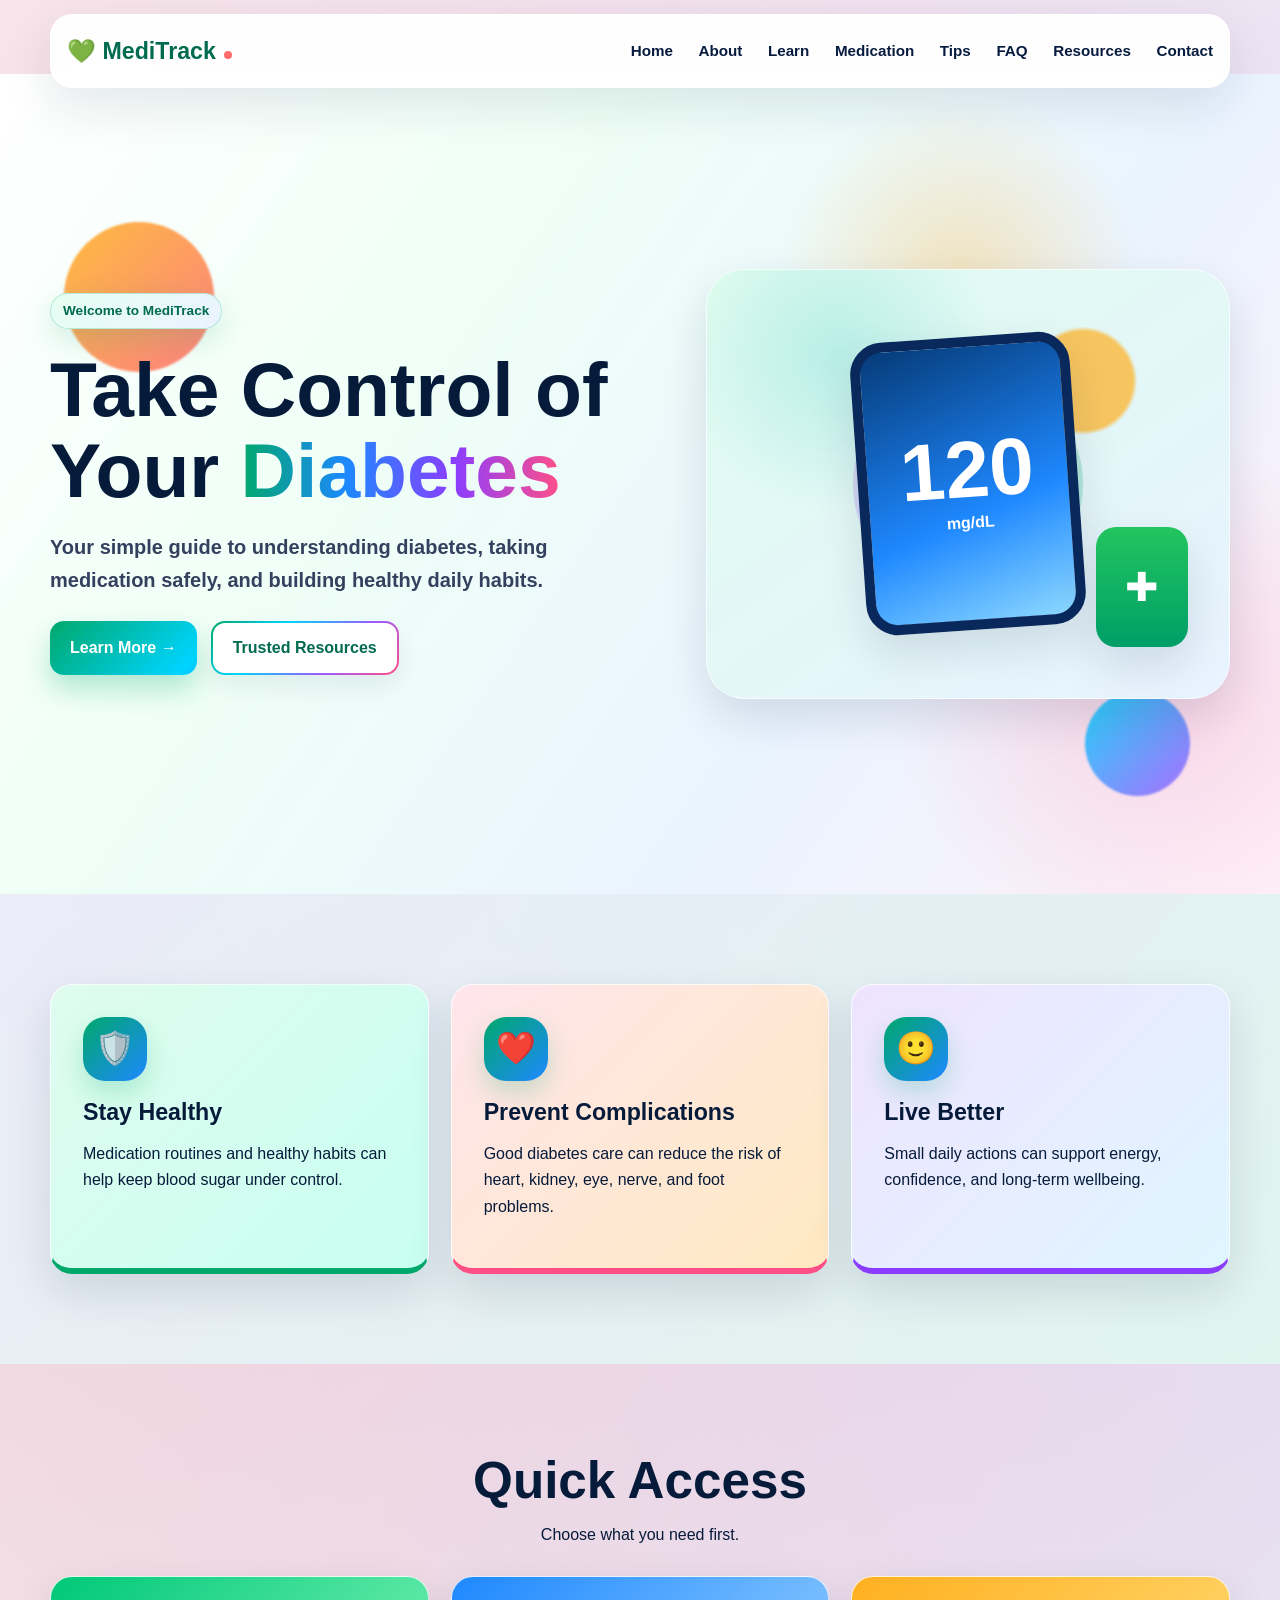
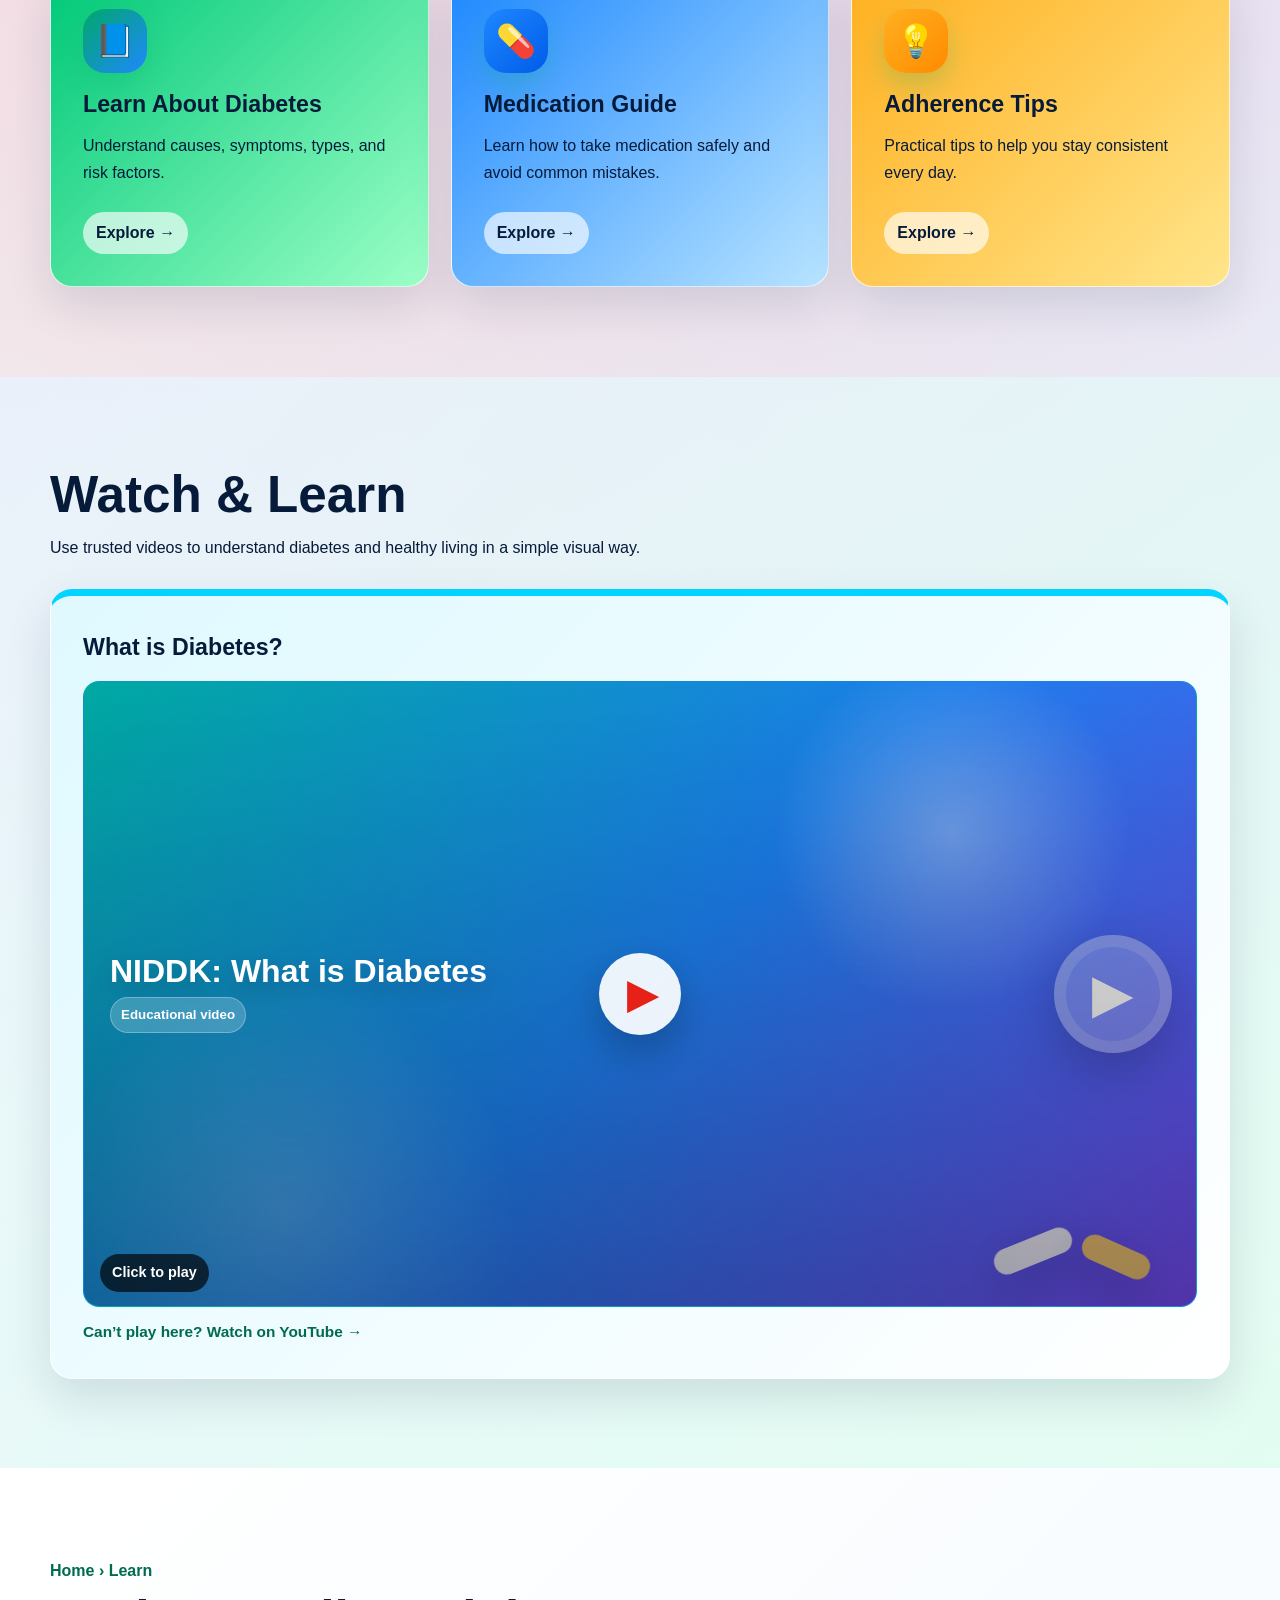
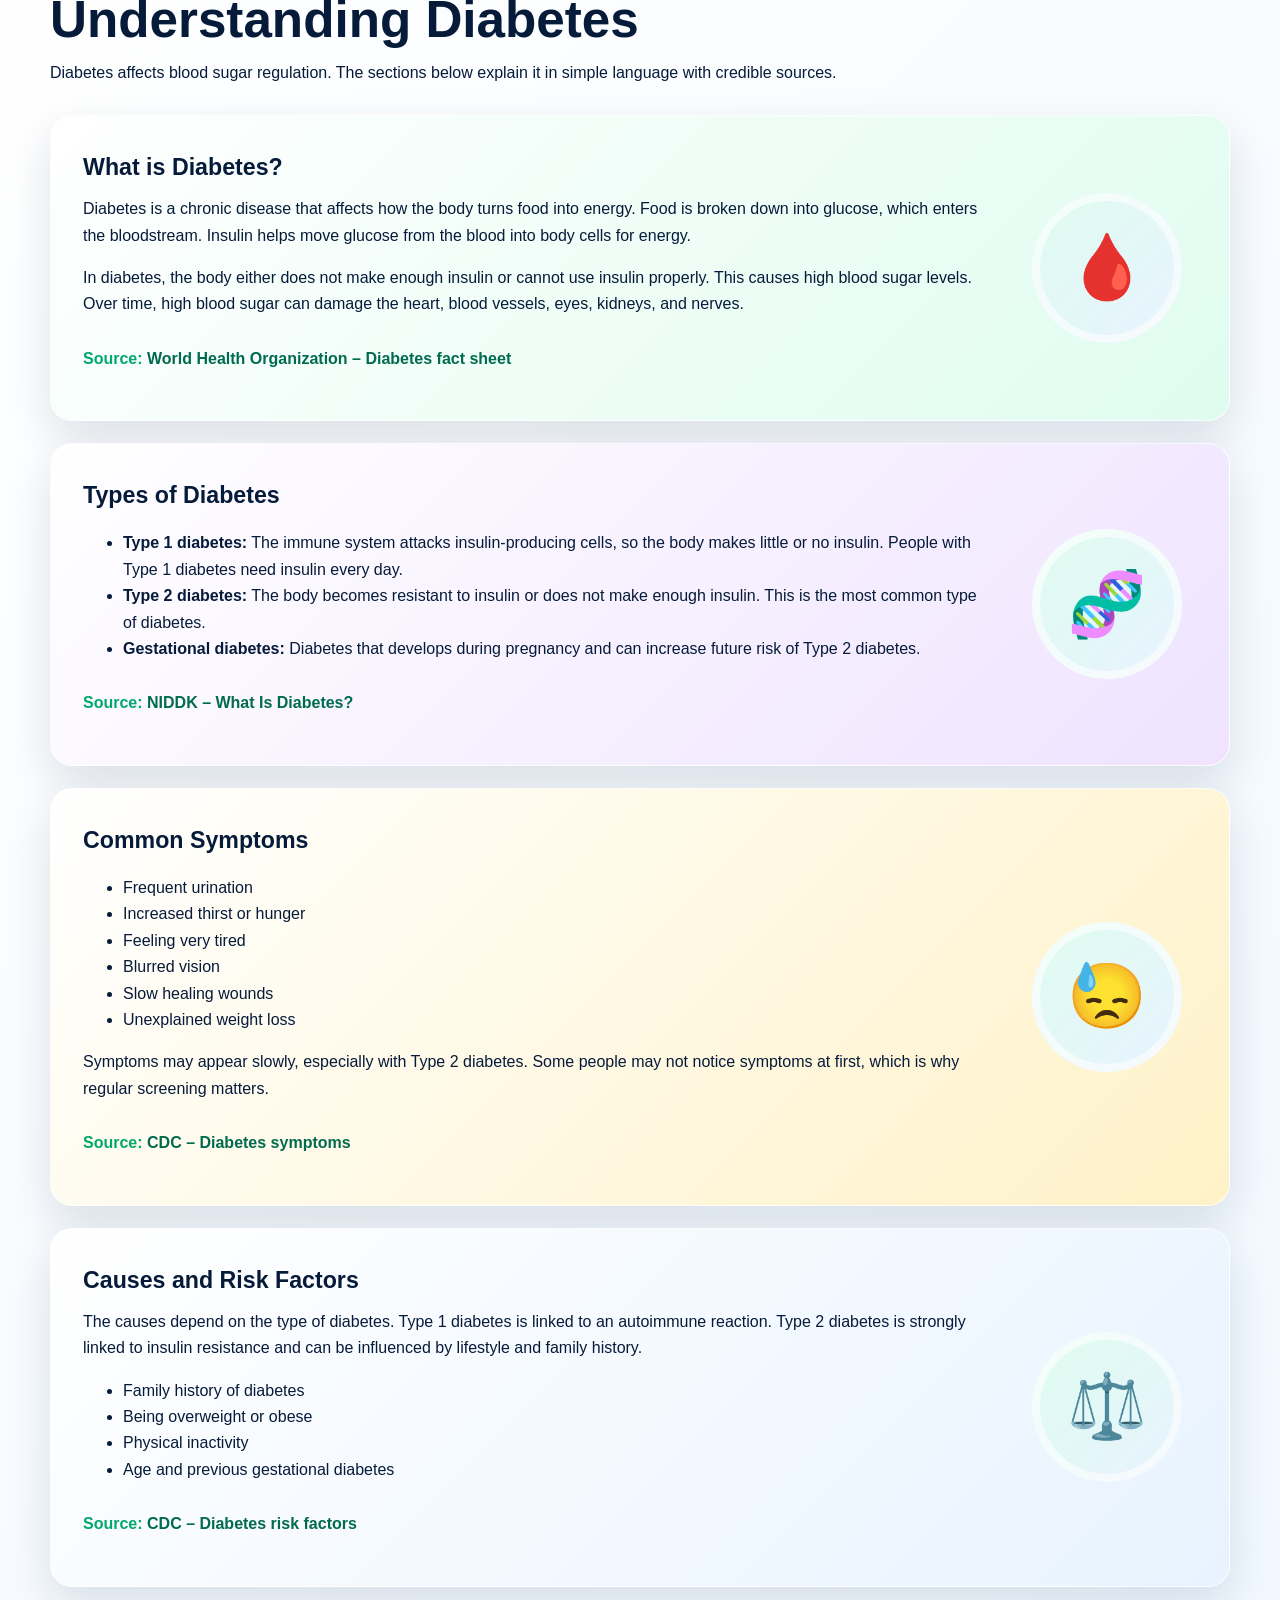
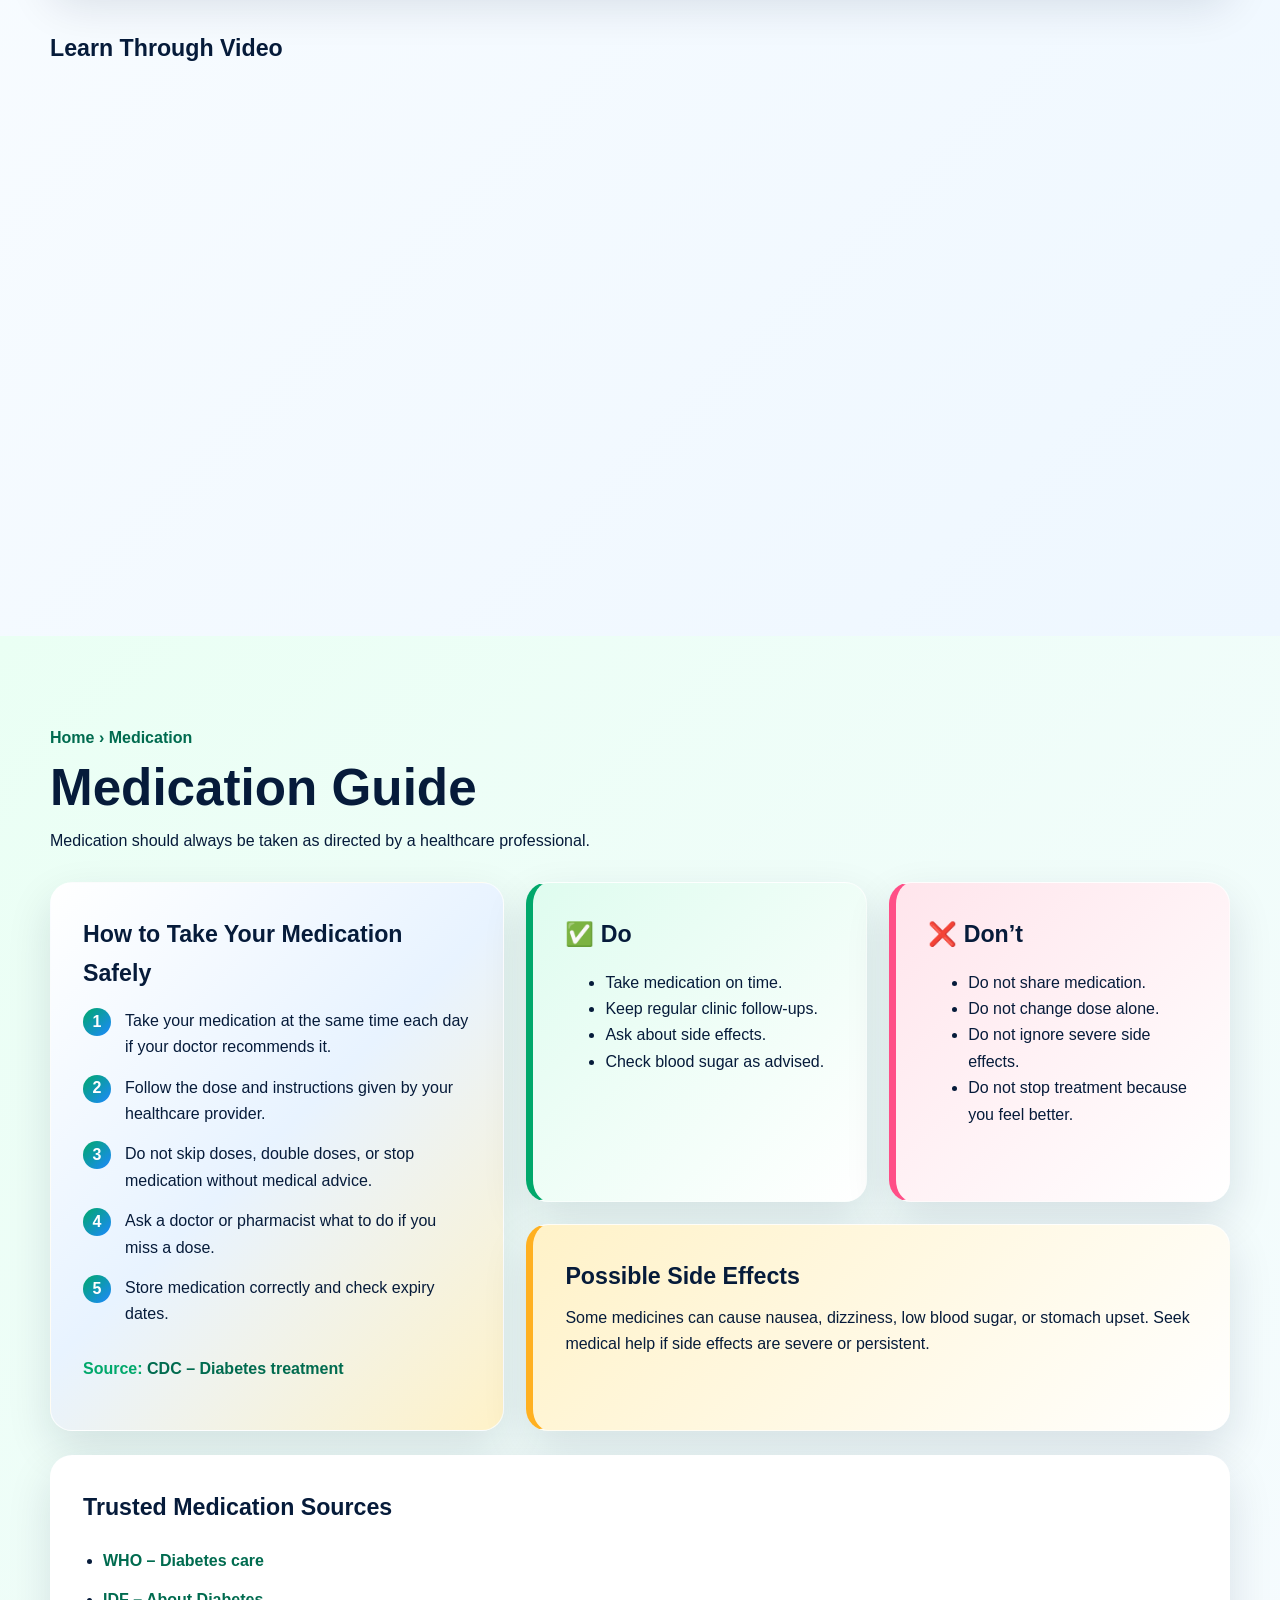
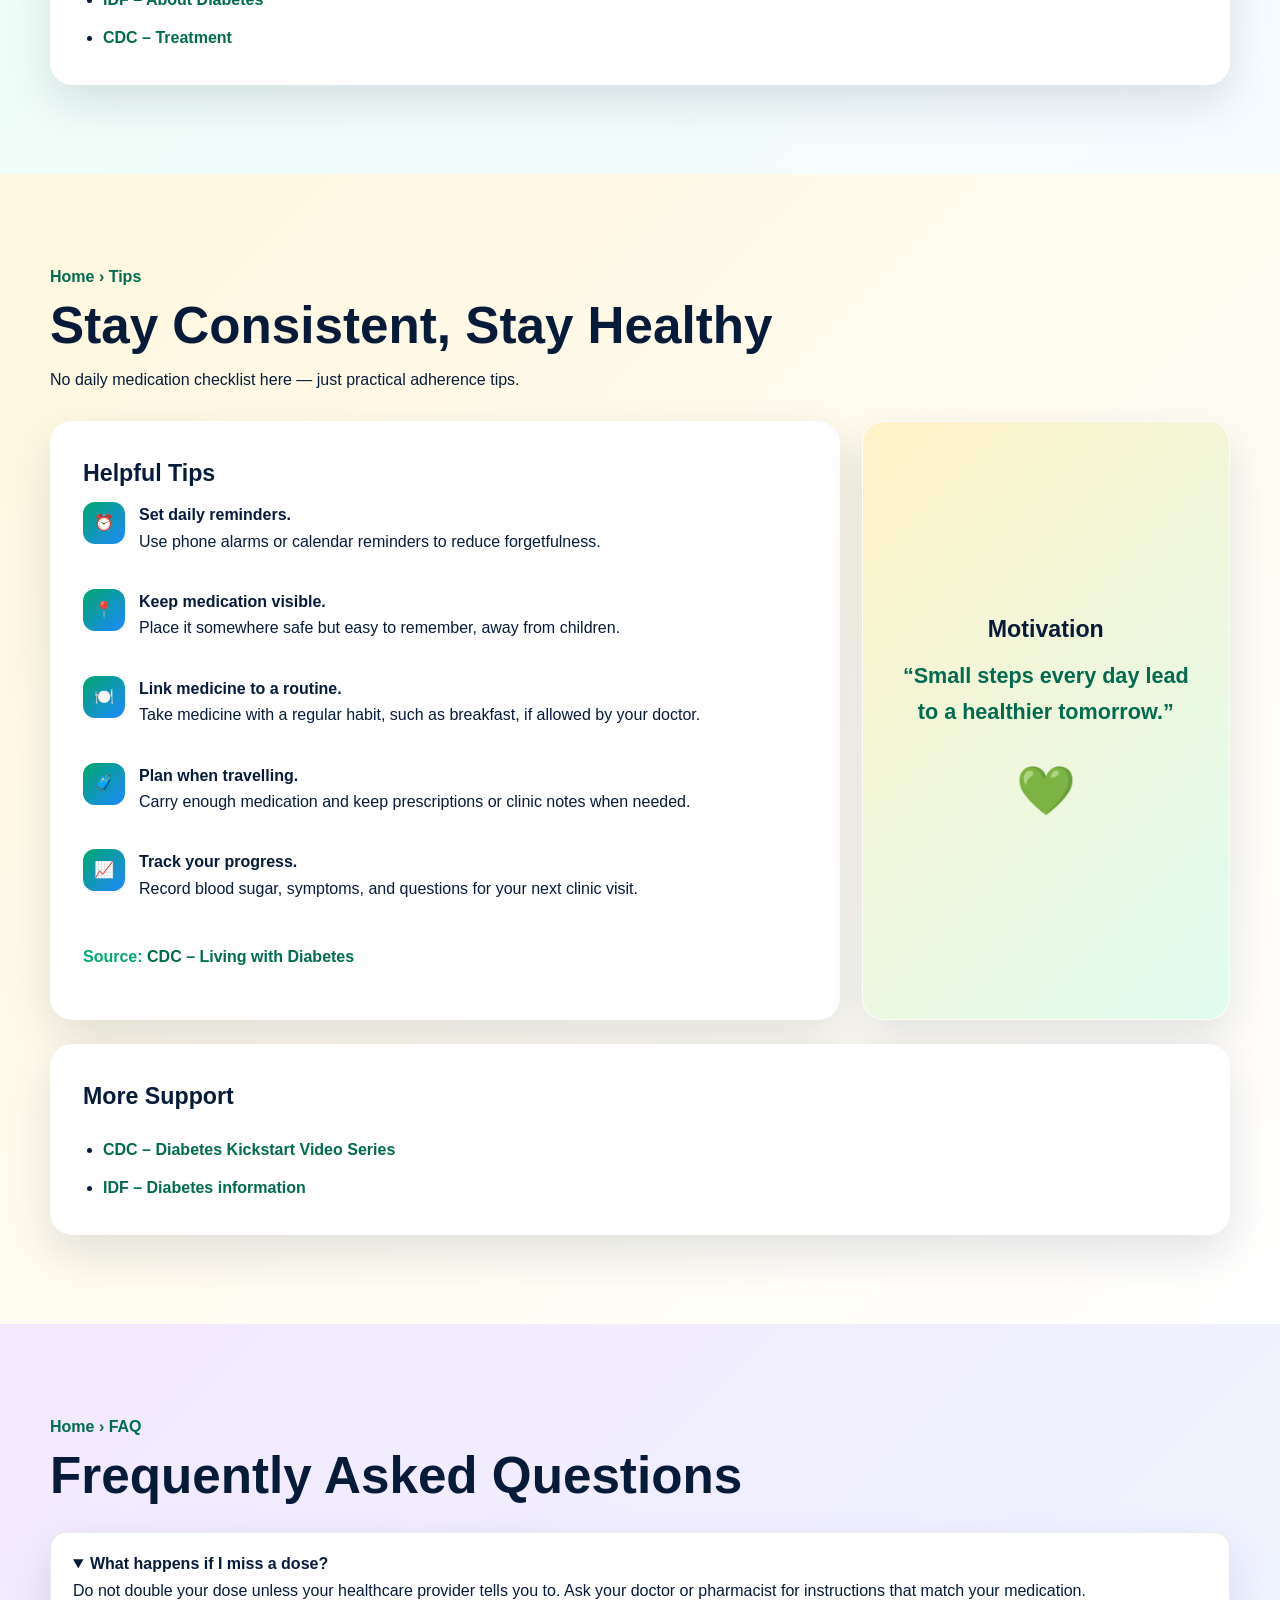
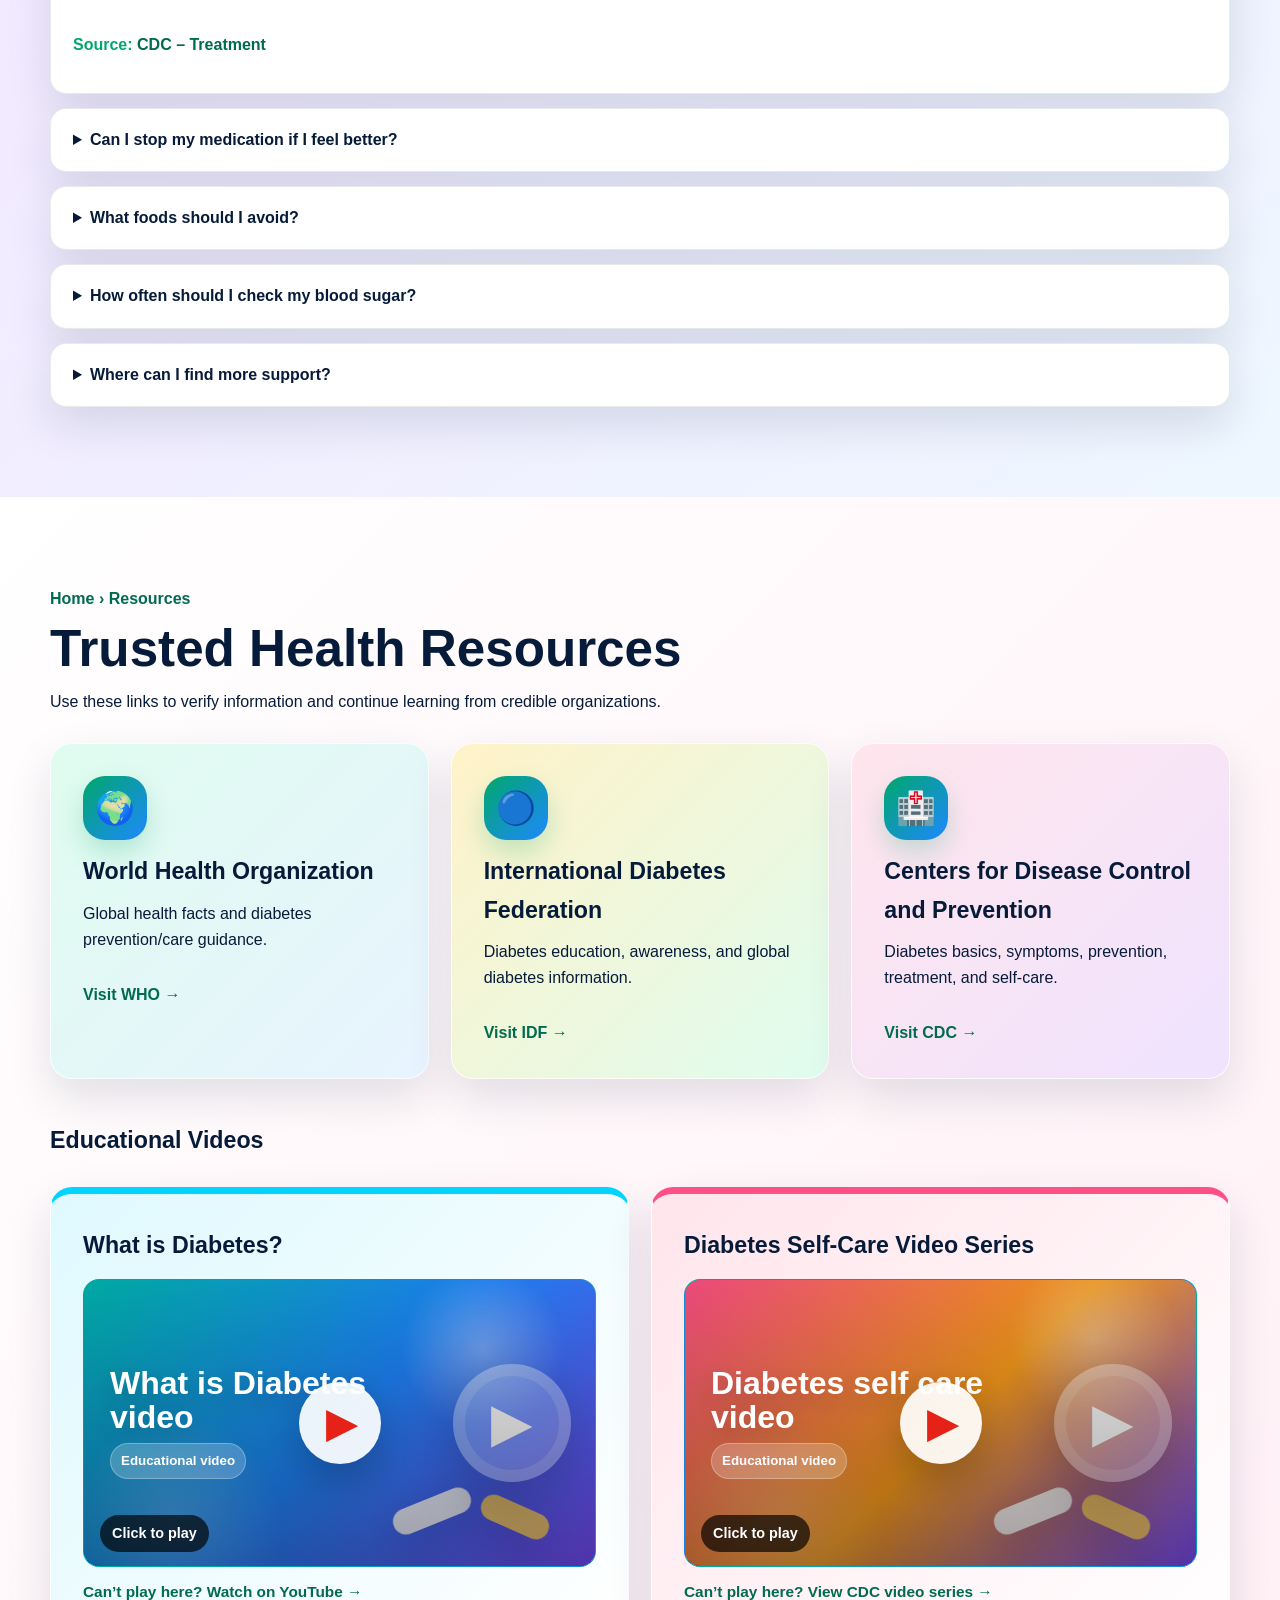
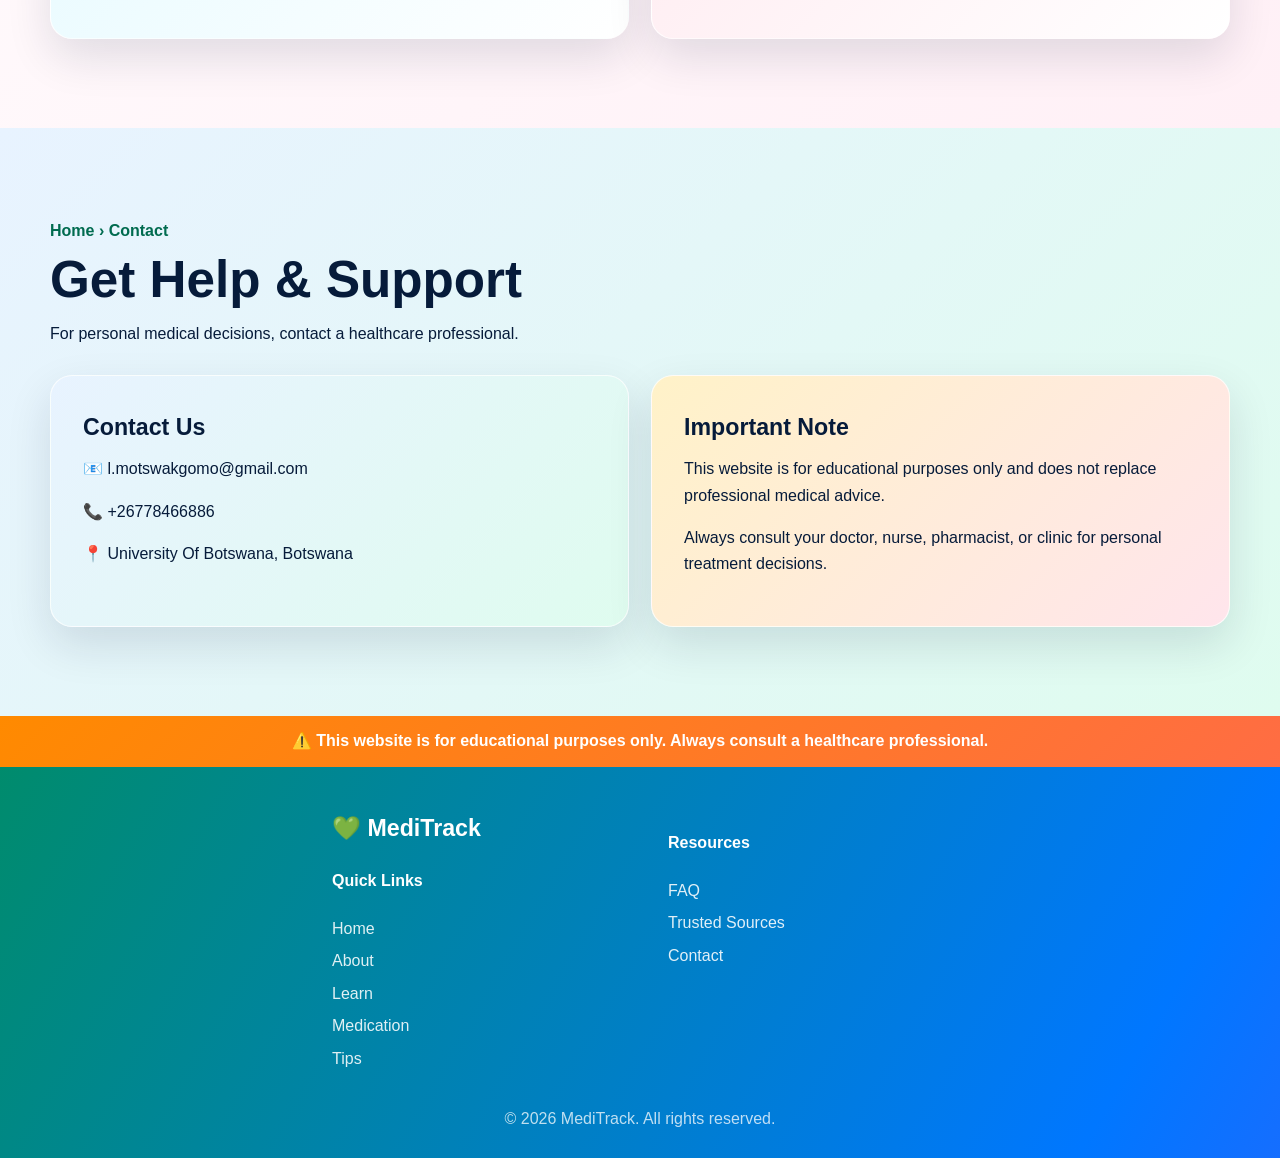
==== commit 998679db: "google indexing" ====
--- a/index.html
+++ b/index.html
@@ -1,7 +1,7 @@
 <!doctype html>
 <html lang="en">
   <head>
-<link rel="icon" href="/favicon.ico">
+    <link rel="icon" href="/favicon.ico" />
     <meta charset="UTF-8" />
     <meta name="viewport" content="width=device-width, initial-scale=1.0" />
     <meta name="referrer" content="strict-origin-when-cross-origin" />
@@ -12,6 +12,10 @@
     <meta name="robots" content="index, follow" />
     <title>MediTrack | Diabetes Medication Adherence</title>
     <link rel="stylesheet" href="style.css" />
+    <meta
+      name="google-site-verification"
+      content="0x3cswKYHphwCg1-wWtFmFtL2OxC4FWnuhoNqiOH86I"
+    />
   </head>
   <body>
     <header class="site-header">
@@ -767,8 +771,8 @@
           <div class="contact-grid">
             <article class="panel">
               <h3>Contact Us</h3>
-              <p>📧 support@meditrack.com</p>
-              <p>📞 +26777838122</p>
+              <p>📧 l.motswakgomo@gmail.com</p>
+              <p>📞 +26778466886</p>
               <p>📍 University Of Botswana, Botswana</p>
             </article>
             <article class="panel">
@@ -795,9 +799,6 @@
       <div class="container footer-grid">
         <div>
           <h3>💚 MediTrack</h3>
-          <p>Helping you manage diabetes for a healthier tomorrow.</p>
-        </div>
-        <div>
           <h4>Quick Links</h4>
           <a href="index.html">Home</a><a href="about.html">About</a
           ><a href="learn.html">Learn</a><a href="medication.html">Medication</a
@@ -807,41 +808,6 @@
           <h4>Resources</h4>
           <a href="faq.html">FAQ</a><a href="resources.html">Trusted Sources</a
           ><a href="contact.html">Contact</a>
-        </div>
-        <div>
-          <h4>Connect</h4>
-          <div class="social-icons" aria-label="Social media links">
-            <a
-              href="https://www.facebook.com/"
-              target="_blank"
-              rel="noopener"
-              aria-label="Facebook"
-              ><svg viewBox="0 0 24 24" aria-hidden="true">
-                <path
-                  d="M22 12.06C22 6.5 17.52 2 12 2S2 6.5 2 12.06c0 5.02 3.66 9.19 8.44 9.94v-7.03H7.9v-2.91h2.54V9.84c0-2.52 1.49-3.91 3.77-3.91 1.09 0 2.23.2 2.23.2v2.47h-1.26c-1.24 0-1.63.78-1.63 1.57v1.89h2.78l-.44 2.91h-2.34V22C18.34 21.25 22 17.08 22 12.06z"
-                /></svg
-            ></a>
-            <a
-              href="https://www.youtube.com/"
-              target="_blank"
-              rel="noopener"
-              aria-label="YouTube"
-              ><svg viewBox="0 0 24 24" aria-hidden="true">
-                <path
-                  d="M23.5 6.2a3 3 0 0 0-2.1-2.13C19.53 3.56 12 3.56 12 3.56s-7.53 0-9.4.51A3 3 0 0 0 .5 6.2 31.2 31.2 0 0 0 0 12a31.2 31.2 0 0 0 .5 5.8 3 3 0 0 0 2.1 2.13c1.87.51 9.4.51 9.4.51s7.53 0 9.4-.51a3 3 0 0 0 2.1-2.13A31.2 31.2 0 0 0 24 12a31.2 31.2 0 0 0-.5-5.8zM9.55 15.57V8.43L15.82 12l-6.27 3.57z"
-                /></svg
-            ></a>
-            <a
-              href="https://www.instagram.com/"
-              target="_blank"
-              rel="noopener"
-              aria-label="Instagram"
-              ><svg viewBox="0 0 24 24" aria-hidden="true">
-                <path
-                  d="M7.8 2h8.4A5.8 5.8 0 0 1 22 7.8v8.4a5.8 5.8 0 0 1-5.8 5.8H7.8A5.8 5.8 0 0 1 2 16.2V7.8A5.8 5.8 0 0 1 7.8 2zm0 2A3.8 3.8 0 0 0 4 7.8v8.4A3.8 3.8 0 0 0 7.8 20h8.4a3.8 3.8 0 0 0 3.8-3.8V7.8A3.8 3.8 0 0 0 16.2 4H7.8zm8.7 2.3a1.2 1.2 0 1 1 0 2.4 1.2 1.2 0 0 1 0-2.4zM12 7.1a4.9 4.9 0 1 1 0 9.8 4.9 4.9 0 0 1 0-9.8zm0 2a2.9 2.9 0 1 0 0 5.8 2.9 2.9 0 0 0 0-5.8z"
-                /></svg
-            ></a>
-          </div>
         </div>
       </div>
       <p class="copyright">© 2026 MediTrack. All rights reserved.</p>
--- a/style.css
+++ b/style.css
@@ -459,8 +459,9 @@
 }
 .footer-grid {
   display: grid;
-  grid-template-columns: 1.5fr repeat(3, 1fr);
-  gap: 28px;
+  grid-template-columns: repeat(2, minmax(220px, 280px));
+  justify-content: center;
+  gap: 56px;
   padding: 42px 0 28px;
 }
 .site-footer a {
